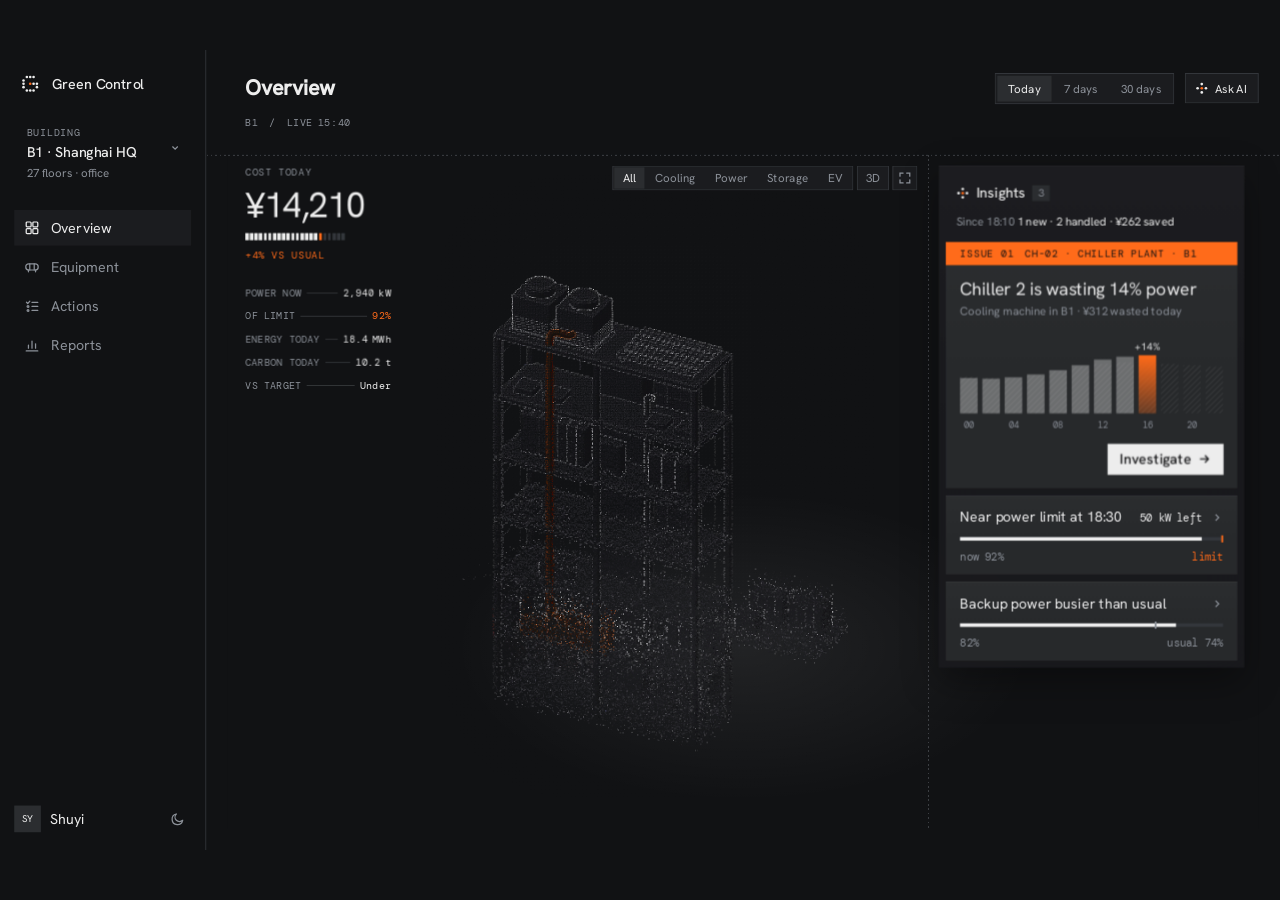
==== index.html @ e8ded632 "AI GC · Green Control prototype Co-Authored-By: Claude Opus 5.5 <noreply@anthropic.com> Claude-Sessi" ====
<!doctype html>
<html lang="en" data-gc="night">
<head>
<meta charset="utf-8">
<meta name="viewport" content="width=device-width, initial-scale=1">
<title>AI GC · Green Control</title>
<meta name="description" content="Envision Design Challenge 2026 · AI-powered Green Control. Interactive prototype. All data simulated.">
<link rel="icon" type="image/svg+xml" href="data:image/svg+xml,<svg xmlns='http://www.w3.org/2000/svg' viewBox='0 0 28 28'><rect width='28' height='28' rx='6' fill='%23111214'/><circle cx='9.6' cy='5.2' r='1.9' fill='%23EDEDED'/><circle cx='14' cy='5.2' r='1.9' fill='%23EDEDED'/><circle cx='18.4' cy='5.2' r='1.9' fill='%23EDEDED'/><circle cx='5.2' cy='9.6' r='1.9' fill='%23EDEDED'/><circle cx='5.2' cy='14' r='1.9' fill='%23EDEDED'/><circle cx='18.4' cy='14' r='1.9' fill='%23EDEDED'/><circle cx='22.8' cy='14' r='1.9' fill='%23EDEDED'/><circle cx='5.2' cy='18.4' r='1.9' fill='%23EDEDED'/><circle cx='22.8' cy='18.4' r='1.9' fill='%23EDEDED'/><circle cx='9.6' cy='22.8' r='1.9' fill='%23EDEDED'/><circle cx='14' cy='22.8' r='1.9' fill='%23EDEDED'/><circle cx='18.4' cy='22.8' r='1.9' fill='%23EDEDED'/><circle cx='14' cy='14' r='1.9' fill='%23FF6B1A'/></svg>">
<link rel="stylesheet" href="css/app.css">
<script type="importmap">{ "imports": { "three": "./js/vendor/three.module.js" } }</script>
</head>
<body>
<div id="viewport">
<div id="app" class="s1">

  <!-- ===== navigation: expanded in S1/S3, a rail in S2 ===== -->
  <nav id="nav" class="anim" aria-label="Main">
    <div class="brand">
      <svg class="logo" viewBox="0 0 28 28" aria-hidden="true" id="logo"></svg>
      <span class="brand-text t-strong">Green Control</span>
    </div>
    <button class="bldg">
      <span class="t-label muted">Building</span>
      <span class="t-strong">B1 · Shanghai HQ</span>
      <span class="t-small muted">27 floors · office</span>
      <svg class="chev" viewBox="0 0 12 12"><path d="M3 4.5 6 7.5 9 4.5"/></svg>
    </button>
    <div class="nav-items">
      <button class="nav-item on" data-ic="grid"><svg viewBox="0 0 18 18"><rect x="2.5" y="2.5" width="5.5" height="5.5" rx="1"/><rect x="10" y="2.5" width="5.5" height="5.5" rx="1"/><rect x="2.5" y="10" width="5.5" height="5.5" rx="1"/><rect x="10" y="10" width="5.5" height="5.5" rx="1"/></svg><span class="nav-label">Overview</span></button>
      <button class="nav-item" id="nav-eq" data-ic="eq"><svg viewBox="0 0 18 18"><rect x="2" y="5.5" width="14" height="7" rx="3.5"/><path class="fan" d="M6.5 5.5v7M11.5 5.5v7"/><path d="M5 12.5v2M13 12.5v2"/></svg><span class="nav-label">Equipment</span></button>
      <button class="nav-item" data-ic="list"><svg viewBox="0 0 18 18"><path class="ck" d="M2.8 4.8l1.4 1.4 2.4-2.6"/><path d="M9 5h6.5M9 9.5h6.5M9 14h6.5"/><circle cx="4.5" cy="9.5" r="1"/><circle cx="4.5" cy="14" r="1"/></svg><span class="nav-label">Actions</span><span class="badge" id="badge">1</span></button>
      <button class="nav-item" data-ic="bars"><svg viewBox="0 0 18 18"><path d="M2.5 15.5h13"/><path class="b1" d="M5 12.5V9"/><path class="b2" d="M9 12.5V4.5"/><path class="b3" d="M13 12.5V7.5"/></svg><span class="nav-label">Reports</span></button>
    </div>
    <div class="nav-foot">
      <span class="avatar">SY</span><span class="who-name t-body">Shuyi</span>
      <button id="rail" aria-label="Expand menu"><svg viewBox="0 0 18 18"><rect x="2.5" y="3" width="13" height="12" rx="1.5"/><path d="M7 3v12"/><path class="arr" d="M10.5 7.5 12 9l-1.5 1.5"/></svg></button><button id="theme" aria-label="Switch between night and day"><svg viewBox="0 0 18 18"><path d="M14.5 10.6A6 6 0 1 1 7.4 3.5a4.7 4.7 0 0 0 7.1 7.1Z"/></svg></button>
    </div>
  </nav>

  <!-- ===== headers ===== -->
  <header id="head1" class="header anim">
    <div class="head-row">
      <h1 class="t-headline">Overview</h1>
      <div class="head-tools">
        <div class="seg" id="range"><button class="on">Today</button><button>7 days</button><button>30 days</button></div>
        <div class="seg" id="zoom"><button data-z="day">Day</button><button class="on" data-z="week">Week</button><button data-z="month">Month</button></div>
        <button class="btn-ghost" id="ask"><svg class="spark" viewBox="0 0 14 14"><circle cx="7" cy="2.3" r="1.5"/><circle cx="2.3" cy="7" r="1.5"/><circle class="o" cx="7" cy="7" r="1.5"/><circle cx="11.7" cy="7" r="1.5"/><circle cx="7" cy="11.7" r="1.5"/></svg>Ask AI</button>
      </div>
    </div>
    <div class="crumbs sysline">B1<span class="sl">/</span>LIVE <span id="clock">15:40</span></div>
  </header>
  <header id="head2" class="header anim">
    <div class="head-row">
      <h1 class="t-headline">Chiller 2</h1>
      <span class="state issue t-small" id="obj-tag"><i></i><span>Issue</span></span>
    </div>
    <div class="crumbs sysline">
      <button class="crumb" id="crumb-b1" title="Back to the overview">B1</button><span class="sl">/</span><button class="crumb" id="crumb-plant" title="Whole plant, design view">Plant</button><span class="sl">/</span><span>CH-02</span>
    </div>
  </header>

  <!-- ===== the page's real axes, drawn as dashed guides, each zone numbered ===== -->
  <div id="grid" aria-hidden="true"><i class="gh t"></i><i class="gh b"></i><i class="gv v1"></i><i class="gv v2"></i><i class="gv v3"></i>
    <span class="zl z1">01&nbsp;&nbsp;Readings</span><span class="zl z2" id="zl2">02&nbsp;&nbsp;B1 · Live</span><span class="zl z3">03&nbsp;&nbsp;Insights</span><span class="fig" id="fig">Fig. 01 — B1 cutaway, iso 62°</span></div>

  <!-- ===== the stage: one 3D canvas that moves between S1 and S2 ===== -->
  <section id="stage" class="anim" aria-label="Building B1, live 3D view. Drag to rotate, scroll to zoom.">
    <div class="dots" aria-hidden="true"></div>
    <div class="pool" aria-hidden="true"></div>
    <div id="art" class="assembling" aria-hidden="true">
      <div id="tilt">
      <img class="art-bldg" id="art-bldg" src="img/turn/bldg-night-62.webp" alt="">
      <img class="art-plant" id="art-plant" src="img/turn/plant-night-62.webp" alt="">
      <svg class="flow" id="flow" viewBox="0 0 1160 758"><path class="fl hot" d="M364 520 L364 206 L384 200"/><path class="fl hot" d="M334 536 L430 536"/></svg>
      <svg class="flow2" id="flow2" viewBox="0 0 1160 758"><defs><radialGradient id="glow"><stop offset="0" stop-color="#ff6b1a" stop-opacity=".55"/><stop offset="1" stop-color="#ff6b1a" stop-opacity="0"/></radialGradient></defs><ellipse class="glow" cx="384" cy="367" rx="190" ry="60" transform="rotate(17 384 367)" fill="url(#glow)"/><path class="fl hot" d="M559 412 L559 262"/></svg>
      <svg class="leaders" id="leaders" viewBox="0 0 1160 758"></svg>
      <div id="art-labels"></div>
      </div>
    </div>
    <canvas id="gl"></canvas>
    <div id="overlay"></div>
    <div class="tip" id="tip"></div>
    <div class="stage-top">
      <span class="live t-label" id="live-label">Building B1 · live</span>
      <div class="stage-tools">
        <div class="seg" id="filter"><button class="on" data-f="all">All</button><button data-f="cooling">Cooling</button><button data-f="power">Power</button><button data-f="storage">Storage</button><button data-f="ev">EV</button></div>
        <button class="seg-btn t-small" id="mode3d" aria-pressed="false">3D</button>
        <button class="icon-btn" id="full" aria-label="Full view"><svg viewBox="0 0 14 14"><path class="out" d="M1.5 5V1.5H5M9 1.5h3.5V5M12.5 9v3.5H9M5 12.5H1.5V9"/><path class="in" d="M5 1.5V5H1.5M12.5 5H9V1.5M9 12.5V9h3.5M1.5 9H5v3.5"/></svg></button>
      </div>
    </div>

    <!-- readings sit on the drawing, like a figure's readout -->
    <div id="readings">
      <div class="reading big"><span class="lab">Cost today</span><span class="t-num" data-v="cost">¥14,210</span><span class="segbar" id="cost-bar"></span><span class="lab accent" id="cost-cap">+4% vs usual</span></div>
      <div class="spec">
        <div class="sr"><span>Power now</span><i></i><span><span data-v="power">2,940</span> kW</span></div>
        <div class="sr"><span>Of limit</span><i></i><span class="accent" id="limit-v">92%</span></div>
        <div class="sr"><span>Energy today</span><i></i><span><span data-v="energy">18.4</span> MWh</span></div>
        <div class="sr"><span>Carbon today</span><i></i><span><span data-v="carbon">10.2</span> t</span></div>
        <div class="sr"><span>Vs target</span><i></i><span>Under</span></div>
      </div>
    </div>
    <div id="evidence"></div>
    <div id="zoomchip" class="t-small"><span id="zoom-pct">100%</span><button id="zoom-reset" class="link">Reset</button></div>
  </section>

  <!-- ===== AI: the insights list (S1/S3) grows into the chat panel (S2) ===== -->
  <aside id="ai" class="anim glass">
    <div class="view" id="insights"></div>
    <div class="view" id="chat">
      <div class="chat-head">
        <svg class="spark" viewBox="0 0 14 14"><circle cx="7" cy="2.3" r="1.5"/><circle cx="2.3" cy="7" r="1.5"/><circle class="o" cx="7" cy="7" r="1.5"/><circle cx="11.7" cy="7" r="1.5"/><circle cx="7" cy="11.7" r="1.5"/></svg>
        <span class="t-strong">Green Control</span>
        <button class="x" id="close" aria-label="Close and go back to the overview"><svg viewBox="0 0 18 18"><path d="M4.5 4.5l9 9M13.5 4.5l-9 9"/></svg></button>
      </div>
      <div id="thread" aria-live="polite"></div>
      <form class="composer" id="composer"><input id="q" placeholder="Ask about Chiller 2…" autocomplete="off"><button class="send" aria-label="Send"><svg viewBox="0 0 14 14"><path d="M7 11.5v-9M3 6.5l4-4 4 4"/></svg></button></form>
    </div>
  </aside>

  <!-- ===== actions: what was done, is running and is planned, on one time axis ===== -->
  <section id="actions" aria-label="Actions">
    <div class="ac-sum"><span class="ac-big"><span id="ac-count">¥0</span><span id="ac-saved"></span></span><button class="btn-ghost" id="ac-results">Review results <svg viewBox="0 0 14 14"><path d="M2.5 7h9M8 3.5 11.5 7 8 10.5"/></svg></button></div>
    <div class="ac-mini" id="ac-mini"></div>
    <div class="ac-table"><div class="ac-head" id="ac-head"></div><div class="ac-body" id="ac-body"></div></div>
    <div class="ac-tip" id="ac-tip"></div>
  </section>

  <div id="toast" class="glass" role="status"><svg viewBox="0 0 14 14"><path d="M3 7.3l2.6 2.6L11 4.4"/></svg><span id="toast-text">Plan applied</span><i class="div"></i><button id="toast-undo" class="link">Undo</button></div>
</div>
</div>
<script type="module" src="js/main.js"></script>
</body>
</html>
---- css/app.css ----
/* AI GC · Green Control — web prototype (v5)
   Tokens mirror the Figma variables. Night: black, white, grey, one orange.
   Day: paper white, grey, one bright blue (links, selection, the problem). */

@font-face { font-family: "Hanken Grotesk"; font-weight: 300; font-display: swap; src: url("../fonts/hanken-grotesk-latin-300-normal.woff2") format("woff2"); }
@font-face { font-family: "Hanken Grotesk"; font-weight: 400; font-display: swap; src: url("../fonts/hanken-grotesk-latin-400-normal.woff2") format("woff2"); }
@font-face { font-family: "Hanken Grotesk"; font-weight: 500; font-display: swap; src: url("../fonts/hanken-grotesk-latin-500-normal.woff2") format("woff2"); }
@font-face { font-family: "DM Mono"; font-weight: 400; font-display: swap; src: url("../fonts/dm-mono-latin-400-normal.woff2") format("woff2"); }

:root,
:root[data-gc="night"] {
  --bg-page: #111214;
  --bg-surface: #1b1c1f;
  --bg-raised: #2b2d30;
  --bg-chip: #292a2e;
  --line: #33363b;
  --text: #ededed;
  --muted: #8c9199;
  --accent: #ff6b1a;
  --on-accent: #121214;
  --link: var(--text);
  --sel-bg: var(--bg-raised);
  --sel-fg: var(--text);
  --cta-bg: var(--text);
  --cta-fg: #121214;
  --nav-on-bg: var(--bg-surface);
  --nav-on-fg: var(--text);
  --badge-bg: var(--text);
  --dot: rgba(255, 255, 255, 0.22);
  --pool: rgba(255, 255, 255, 0.07);
  --glass: rgba(27, 28, 31, 0.78);
  --glass-raised: rgba(43, 45, 48, 0.85);
  --sheen: rgba(255, 255, 255, 0.02);
  --edge-hi: rgba(255, 255, 255, 0.035);
  --drop: 0 16px 40px rgba(0, 0, 0, 0.35);
  --drop-sm: 0 10px 28px rgba(0, 0, 0, 0.3);
  color-scheme: dark;
}
:root[data-gc="day"] {
  --bg-page: #f1f1ef;
  --bg-surface: #fbfbfa;
  --bg-raised: #ececea;
  --bg-chip: #e4e4e1;
  --line: #dcdcd8;
  --text: #111111;
  --muted: #6e6e69;
  --accent: #1f4fff;
  --on-accent: #ffffff;
  --link: var(--accent);
  --sel-bg: var(--accent);
  --sel-fg: #ffffff;
  --cta-bg: var(--accent);
  --cta-fg: #ffffff;
  --nav-on-bg: #e6ecff;
  --nav-on-fg: var(--accent);
  --badge-bg: var(--accent);
  --dot: rgba(17, 24, 44, 0.32);
  --pool: rgba(26, 36, 64, 0.06);
  --glass: rgba(251, 251, 250, 0.82);
  --glass-raised: rgba(236, 236, 233, 0.92);
  --sheen: rgba(255, 255, 255, 0.25);
  --edge-hi: rgba(255, 255, 255, 0.5);
  --drop: 0 16px 40px rgba(17, 20, 30, 0.08);
  --drop-sm: 0 10px 28px rgba(17, 20, 30, 0.07);
  color-scheme: light;
}

* { box-sizing: border-box; }
html, body { margin: 0; height: 100%; background: var(--bg-page); color: var(--text); overflow: hidden; }
body { font-family: "Hanken Grotesk", system-ui, sans-serif; -webkit-font-smoothing: antialiased; }
button { font: inherit; color: inherit; background: none; border: 0; padding: 0; cursor: pointer; }
button:focus-visible, input:focus-visible { outline: 1.5px solid var(--text); outline-offset: 2px; }
h1, h3 { margin: 0; font-weight: inherit; }

/* type scale (Figma text styles) */
.t-headline { font-weight: 400; font-size: 20px; line-height: 26px; letter-spacing: -0.01em; }
.t-body { font-weight: 400; font-size: 16px; line-height: 25px; letter-spacing: -0.005em; }
.t-strong { font-weight: 500; font-size: 16px; line-height: 25px; letter-spacing: -0.005em; }
.t-small { font-weight: 400; font-size: 13px; line-height: 19px; }
.t-num { font-weight: 300; font-size: 34px; line-height: 38px; letter-spacing: -0.02em; font-variant-numeric: tabular-nums; }
.t-label { font-family: "DM Mono", ui-monospace, monospace; font-size: 11px; line-height: 14px; letter-spacing: 0.05em; text-transform: uppercase; }
.t-data { font-family: "DM Mono", ui-monospace, monospace; font-size: 12px; line-height: 16px; }
.muted { color: var(--muted); }
.accent { color: var(--accent); }

/* surfaces: flat, square, with a faint top highlight; floating ones are frosted */
.glass { background: linear-gradient(var(--sheen), transparent 60%), var(--glass); -webkit-backdrop-filter: blur(24px); backdrop-filter: blur(24px); box-shadow: inset 0 1px 0 var(--edge-hi), var(--drop); }
.block { background: linear-gradient(var(--sheen), transparent 60%), var(--glass-raised); box-shadow: inset 0 1px 0 var(--edge-hi); }

/* links: a small glyph and an underlined name (an object reference) */
.link { display: inline-flex; align-items: center; gap: 6px; color: var(--link); text-decoration: underline; text-underline-offset: 3px; text-decoration-thickness: 1px; cursor: pointer; }
.link .g { width: 6px; height: 6px; border-radius: 99px; background: var(--link); flex: none; }
.link .g.sq { border-radius: 0; }
.state { display: inline-flex; align-items: center; gap: 6px; color: var(--muted); }
.state i { width: 7px; height: 7px; background: currentColor; }
.state.issue { color: var(--accent); }

/* ---------- fixed 1440×900 artboard, scaled to the window ---------- */
#viewport { position: fixed; inset: 0; display: grid; place-items: center; background: var(--bg-page); }
#app { position: absolute; left: 50%; top: 50%; width: 1440px; height: 900px; transform-origin: 50% 50%; background: var(--bg-page); overflow: hidden; }
.anim { transition-property: left, top, width, height, opacity, transform; transition-duration: 520ms; transition-timing-function: cubic-bezier(0.2, 0, 0, 1); }
@media (prefers-reduced-motion: reduce) { .anim, .anim * { transition-duration: 1ms !important; } }

/* ---------- navigation ---------- */
#nav { position: absolute; left: 0; top: 0; bottom: 0; width: 232px; border-right: 1px solid var(--line); background: var(--bg-page); display: flex; flex-direction: column; padding: 20px 16px; overflow: hidden; z-index: 5; }
#app.s2 #nav { width: 64px; padding: 20px 12px; }
.brand { display: flex; align-items: center; gap: 12px; height: 36px; padding-left: 6px; }
.brand-text, .nav-label, .who-name { white-space: nowrap; transition: opacity 220ms; }
#app.s2 .brand-text, #app.s2 .nav-label, #app.s2 .bldg, #app.s2 .who-name { opacity: 0; pointer-events: none; }
.logo { width: 24px; height: 24px; flex: none; }
.logo circle { fill: var(--text); }
.logo circle.o { fill: var(--accent); }
.logo circle.off { fill: transparent; }
.bldg { position: relative; margin-top: 18px; padding: 12px 14px; display: grid; gap: 2px; text-align: left; white-space: nowrap; transition: opacity 220ms; }
.bldg .chev { position: absolute; right: 12px; top: 30px; width: 12px; height: 12px; stroke: var(--muted); fill: none; stroke-width: 1.4; }
.nav-items { margin-top: 20px; display: grid; gap: 4px; }
.nav-item { position: relative; display: flex; align-items: center; gap: 12px; height: 40px; padding: 0 11px; color: var(--muted); white-space: nowrap; text-align: left; }
.nav-item svg { width: 18px; height: 18px; flex: none; stroke: currentColor; fill: none; stroke-width: 1.4; stroke-linecap: round; stroke-linejoin: round; }
.nav-item.on { background: var(--nav-on-bg); color: var(--nav-on-fg); }
.nav-item:hover { color: var(--text); }
.nav-label { flex: 1; }
.badge { min-width: 18px; height: 18px; padding: 0 5px; background: var(--badge-bg); color: var(--on-accent); font-size: 11px; display: grid; place-items: center; transform: scale(0); transition: transform 360ms cubic-bezier(0.34, 1.56, 0.64, 1); }
.badge.show { transform: scale(1); }
#app.s2 .badge { position: absolute; left: 26px; top: 4px; }
#app.s2 .badge.show { transform: scale(0.85); }
.nav-foot { margin-top: auto; display: flex; align-items: center; gap: 10px; white-space: nowrap; }
.avatar { width: 30px; height: 30px; background: var(--bg-raised); display: grid; place-items: center; font-size: 11px; flex: none; }
.who-name { flex: 1; }
#theme { width: 30px; height: 30px; display: grid; place-items: center; color: var(--muted); flex: none; }
#theme:hover { color: var(--text); }
#theme svg { width: 18px; height: 18px; stroke: currentColor; fill: none; stroke-width: 1.4; stroke-linecap: round; stroke-linejoin: round; }
#app.s2 .nav-foot { flex-direction: column-reverse; gap: 8px; }

/* ---------- headers ---------- */
.header { position: absolute; top: 24px; height: 84px; }
#head1 { left: 276px; width: 1140px; }
#head2 { left: 108px; width: 908px; opacity: 0; pointer-events: none; }
#app.s2 #head1 { opacity: 0; pointer-events: none; }
#app.s2 #head2 { opacity: 1; pointer-events: auto; }
.head-row { display: flex; align-items: center; gap: 12px; height: 38px; }
.head-tools { margin-left: auto; display: flex; gap: 12px; align-items: center; }
.seg { display: flex; padding: 3px; gap: 2px; background: var(--bg-surface); box-shadow: inset 0 0 0 1px var(--line); }
.seg button { padding: 6px 12px; font-size: 13px; color: var(--muted); }
.stage-tools .seg { padding: 2px; } .stage-tools .seg button { padding: 3px 10px; line-height: 18px; }
.seg button.on { background: var(--sel-bg); color: var(--sel-fg); }
.btn-ghost { display: inline-flex; align-items: center; gap: 8px; height: 34px; padding: 0 14px 0 12px; background: var(--bg-surface); box-shadow: inset 0 0 0 1px var(--line); font-size: 13px; }
.btn-ghost:hover { background: var(--bg-raised); }
.crumbs { margin-top: 10px; display: flex; align-items: center; gap: 8px; height: 22px; }

/* ---------- stage ---------- */
#stage { position: absolute; left: 256px; top: 118px; width: 1160px; height: 758px; background: var(--bg-page); }
#app.s2 #stage { left: 88px; width: 928px; }
/* fine dots behind the drawing, fading toward the edges */
.dots { position: absolute; inset: 0; background-image: radial-gradient(var(--dot) 0.55px, transparent 0.75px); background-size: 4.2px 4.2px; -webkit-mask-image: radial-gradient(ellipse 60% 62% at 50% 50%, #000 45%, transparent 100%); mask-image: radial-gradient(ellipse 60% 62% at 50% 50%, #000 45%, transparent 100%); pointer-events: none; }
.pool { position: absolute; left: 22%; top: 50%; width: 56%; height: 46%; background: radial-gradient(closest-side, var(--pool), transparent); pointer-events: none; transition: left 520ms, top 520ms; }
#app.s2 .pool { left: 16%; top: 30%; width: 70%; height: 56%; }
#gl { position: absolute; inset: 0; width: 100%; height: 100%; display: block; cursor: grab; }
#gl:active { cursor: grabbing; }
.stage-top { position: absolute; left: 20px; right: 16px; top: 14px; height: 32px; display: flex; align-items: center; pointer-events: none; z-index: 3; }
.stage-top > * { pointer-events: auto; }
.live { display: inline-flex; align-items: center; gap: 8px; }
.live::before { content: ""; width: 6px; height: 6px; border-radius: 99px; background: var(--text); }
.stage-tools { position: absolute; right: 392px; top: 0; display: flex; gap: 8px; align-items: center; transition: opacity 300ms; }
#app.s2 .stage-tools { opacity: 0; pointer-events: none; }
.icon-btn { width: 28px; height: 28px; display: grid; place-items: center; background: var(--bg-surface); box-shadow: inset 0 0 0 1px var(--line); }
.icon-btn svg { width: 14px; height: 14px; stroke: var(--muted); fill: none; stroke-width: 1.4; stroke-linecap: round; }

#readings { position: absolute; left: 20px; top: 72px; display: grid; gap: 36px; z-index: 3; transition: opacity 300ms; }
#app.s2 #readings { opacity: 0; pointer-events: none; }
.reading { display: grid; gap: 4px; justify-items: start; }
.reading .val { display: flex; align-items: baseline; gap: 6px; }
.reading .unit { font-size: 16px; color: var(--muted); }
.segbar { display: flex; gap: 1.5px; width: 112px; height: 8px; margin: 2px 0; }
.segbar i { flex: 1; background: var(--line); }
.segbar i.on { background: var(--text); }
.segbar i.hot { background: var(--accent); }
.readout { position: absolute; left: 20px; bottom: 14px; z-index: 3; transition: opacity 300ms; }
.scale { position: absolute; right: 576px; bottom: 14px; display: flex; align-items: flex-end; gap: 6px; z-index: 3; transition: opacity 300ms; }
.scale i { position: relative; width: 96px; height: 7px; border-bottom: 1px solid var(--muted); }
.scale i::before, .scale i::after { content: ""; position: absolute; bottom: -1px; width: 1px; height: 7px; background: var(--muted); left: 0; }
.scale i::after { left: auto; right: 0; }
#app.s2 .readout, #app.s2 .scale { opacity: 0; }

/* labels projected from the 3D scene */
#overlay { position: absolute; inset: 0; pointer-events: none; z-index: 2; }
.pin { position: absolute; left: 0; top: 0; display: flex; align-items: center; will-change: transform; transition: opacity 300ms; }
.pin .stem { width: 34px; height: 1px; background: var(--muted); opacity: 0.6; }
.pin .ring { position: absolute; left: -6px; top: -6px; width: 12px; height: 12px; border-radius: 99px; border: 1px solid var(--text); }
.pin .core { position: absolute; left: -3px; top: -3px; width: 6px; height: 6px; border-radius: 99px; background: var(--text); }
.pin.hot .core { background: var(--accent); }
.pin.hot .ring { border-color: var(--accent); animation: ping 2s ease-out infinite; }
@keyframes ping { 0% { transform: scale(0.7); opacity: 1; } 100% { transform: scale(2.2); opacity: 0; } }
.pin .lab { display: flex; gap: 8px; align-items: center; padding: 0 8px; white-space: nowrap; font-family: "DM Mono", monospace; font-size: 12px; }
.pin .lab .k { letter-spacing: 0.04em; text-transform: uppercase; }
.pin .lab .v { color: var(--muted); }
.pin.hot .lab .v { color: var(--accent); }
.floor { position: absolute; left: 0; top: 0; display: flex; align-items: center; gap: 8px; font-family: "DM Mono", monospace; font-size: 11px; letter-spacing: 0.05em; color: var(--muted); white-space: nowrap; transition: opacity 300ms; }
.floor::after { content: ""; width: 14px; height: 1px; background: var(--muted); opacity: 0.5; }
.floor.on { color: var(--text); }
.mark { position: absolute; left: 0; top: 0; opacity: 0; transition: opacity 400ms; }
.mark.show { opacity: 1; }
.num { width: 18px; height: 18px; background: var(--badge-bg); color: var(--on-accent); font-family: "DM Mono", monospace; font-size: 11px; display: grid; place-items: center; flex: none; }
.num.o { background: transparent; box-shadow: inset 0 0 0 1px var(--muted); color: var(--text); }
:root[data-gc="night"] .num:not(.o) { background: var(--text); color: #121214; }
.tip { position: absolute; left: 0; top: 0; pointer-events: none; opacity: 0; transition: opacity 160ms; z-index: 4; padding: 6px 10px; }
.tip.show { opacity: 1; }

/* ---------- evidence graph (S2) ---------- */
#evidence { position: absolute; left: 16px; right: 16px; bottom: 16px; height: 186px; z-index: 3; pointer-events: none; }
#app.s1 #evidence { opacity: 0; }
.ev { position: absolute; bottom: 0; width: 232px; height: 150px; padding: 14px 16px; pointer-events: auto; opacity: 0; transform: translateY(12px); transition: opacity 420ms, transform 420ms cubic-bezier(0.2, 0, 0, 1); }
.ev.show, .pill.show { opacity: 1; transform: none; }
.ev .h { display: flex; align-items: center; gap: 10px; }
.ev .val { margin-top: 12px; display: flex; align-items: baseline; gap: 6px; }
.ev .unit { font-size: 15px; color: var(--muted); }
.ev .bar { position: relative; margin-top: 10px; height: 10px; }
.ev .bar i { position: absolute; top: 3px; height: 4px; }
.ev .bar .tr { left: 0; right: 0; background: var(--line); }
.ev .bar .nm { left: 0; background: var(--muted); }
.ev .bar .ex { background: var(--accent); }
.ev .bar .tk { top: 0; width: 2px; height: 10px; background: var(--text); }
.ev .cap { margin-top: 8px; }
.pill { position: absolute; bottom: 158px; height: 20px; padding: 0 8px; background: var(--bg-chip); display: flex; align-items: center; opacity: 0; transform: translateY(12px); transition: opacity 420ms, transform 420ms cubic-bezier(0.2, 0, 0, 1); }
.edge { position: absolute; bottom: 70px; height: 9px; }
.edge .ln { position: absolute; left: 7px; top: 4px; height: 0; width: 0; border-top: 1px dashed var(--edge-ink, var(--muted)); transition: width 520ms cubic-bezier(0.2, 0, 0, 1); }
.edge .p { position: absolute; top: 2.5px; width: 4px; height: 4px; background: var(--edge-ink, var(--muted)); opacity: 0; transition: opacity 300ms; }
.edge .p.a { left: 0; } .edge .p.b { right: 0; transition-delay: 420ms; }
.edge.on .ln { width: calc(100% - 14px); }
.edge.on .p { opacity: 1; }
:root[data-gc="day"] .edge { --edge-ink: var(--accent); }

/* ---------- AI insights panel → chat panel (one element) ---------- */
#ai { position: absolute; left: 1056px; top: 134px; width: 344px; height: var(--ai-h, 560px); overflow: hidden; z-index: 6; }
#app.s2 #ai { left: 1040px; top: 0; width: 400px; height: 900px; box-shadow: inset 1px 0 0 var(--line); background: var(--bg-page); -webkit-backdrop-filter: none; backdrop-filter: none; }
.view { position: absolute; inset: 0; transition: opacity 280ms; }
#insights { padding: 8px; display: flex; flex-direction: column; gap: 8px; }
#chat { opacity: 0; pointer-events: none; display: flex; flex-direction: column; }
#app.s2 #insights { opacity: 0; pointer-events: none; }
#app.s2 #chat { opacity: 1; pointer-events: auto; transition-delay: 220ms; }
.ins-head { display: flex; align-items: center; gap: 8px; padding: 10px 12px 2px; }
.ins-head .count { min-width: 20px; height: 18px; padding: 0 5px; background: var(--bg-raised); display: grid; place-items: center; font-size: 12px; color: var(--muted); }
.brief { padding: 0 12px 6px; }
.brief b { font-weight: 400; color: var(--text); }
.spark { width: 14px; height: 14px; flex: none; }
.spark circle { fill: var(--text); }
.spark circle.o { fill: var(--accent); }
.card { padding: 16px; }
.card-head { display: flex; align-items: center; gap: 10px; }
.card h3 { margin-top: 12px; }
.card .sub { margin-top: 2px; }
.chart { margin-top: 14px; width: 100%; height: 118px; display: block; overflow: visible; }
.chart text { font-family: "DM Mono", monospace; font-size: 11px; fill: var(--muted); }
.card-foot { margin-top: 8px; display: flex; justify-content: flex-end; }
.cta { display: inline-flex; align-items: center; gap: 8px; height: 34px; padding: 0 14px; background: var(--cta-bg); color: var(--cta-fg); font-weight: 500; transition: transform 120ms; }
.cta:active { transform: scale(0.96); }
.cta svg { width: 14px; height: 14px; stroke: currentColor; fill: none; stroke-width: 1.5; stroke-linecap: round; stroke-linejoin: round; }
.row { padding: 12px 16px; display: grid; gap: 8px; }
.row-top { display: flex; align-items: center; gap: 10px; }
.row-top .end { margin-left: auto; display: flex; gap: 10px; align-items: center; }
.row-top .chev { width: 14px; height: 14px; stroke: var(--muted); fill: none; stroke-width: 1.4; }
.rbar { position: relative; height: 8px; }
.rbar i { position: absolute; top: 2px; height: 4px; }
.rbar .tr { left: 0; right: 0; background: var(--line); }
.rbar .so { left: 0; background: var(--text); }
.rbar .tk { top: 0; width: 2px; height: 8px; background: var(--muted); }
.rbar .tk.hot { background: var(--accent); }
.legend { display: flex; justify-content: space-between; }

/* chat */
.chat-head { height: 57px; flex: none; display: flex; align-items: center; gap: 10px; padding: 0 20px; }
.chat-head .x { margin-left: auto; width: 18px; height: 18px; color: var(--muted); }
.x svg { width: 18px; height: 18px; stroke: currentColor; fill: none; stroke-width: 1.4; stroke-linecap: round; }
#thread { flex: 1; overflow-y: auto; overscroll-behavior: contain; padding: 8px 20px 20px; display: flex; flex-direction: column; gap: 14px; scrollbar-width: none; }
.ctx { display: flex; align-items: center; gap: 10px; padding: 10px 12px; }
.me { align-self: flex-end; padding: 8px 12px; background: var(--bg-raised); font-size: 13px; animation: rise 360ms cubic-bezier(0.2, 0, 0, 1); }
@keyframes rise { from { opacity: 0; transform: translateY(8px); } }
.typing { display: flex; gap: 5px; padding: 6px 0; }
.typing i { width: 6px; height: 6px; border-radius: 99px; background: var(--muted); animation: dot 1s ease-in-out infinite; }
.typing i:nth-child(2) { animation-delay: 0.15s; } .typing i:nth-child(3) { animation-delay: 0.3s; }
@keyframes dot { 50% { opacity: 0.3; transform: translateY(-2px); } }
.say { animation: rise 360ms cubic-bezier(0.2, 0, 0, 1); }
.chips { display: flex; flex-wrap: wrap; gap: 6px; }
.echip { display: inline-flex; align-items: center; gap: 6px; height: 28px; padding: 0 8px 0 5px; background: var(--bg-raised); font-size: 13px; opacity: 0; transform: translateY(6px); transition: opacity 360ms, transform 360ms; }
.echip.show { opacity: 1; transform: none; }
.echip .num { width: 16px; height: 16px; font-size: 10px; }
.plan-wrap { display: grid; gap: 8px; padding-top: 12px; animation: rise 420ms cubic-bezier(0.2, 0, 0, 1); }
.plan { padding: 6px 14px 14px; }
.step { display: flex; gap: 12px; padding: 12px 0; }
.step + .step { border-top: 1px solid var(--line); }
.step .col { flex: 1; display: grid; gap: 4px; justify-items: start; }
.step .top { display: flex; align-items: center; gap: 8px; width: 100%; }
.step .top .end { margin-left: auto; }
.btn-apply { width: 100%; height: 36px; margin-top: 6px; background: var(--cta-bg); color: var(--cta-fg); font-weight: 500; transition: transform 120ms; }
.btn-apply:active { transform: scale(0.96); }
.undo-note { margin-top: 8px; text-align: center; }
.pills { display: flex; gap: 8px; }
.pbtn { height: 32px; padding: 0 12px; box-shadow: inset 0 0 0 1px var(--line); font-size: 13px; }
.pbtn.primary { background: var(--cta-bg); color: var(--cta-fg); box-shadow: none; }
.composer { flex: none; margin: 0 16px 16px; height: 44px; box-shadow: inset 0 0 0 1px var(--line); display: flex; align-items: center; padding: 0 8px 0 14px; gap: 8px; }
.composer input { flex: 1; min-width: 0; background: none; border: 0; outline: none; color: var(--text); font: inherit; font-size: 13px; }
.composer input::placeholder { color: var(--muted); }
.send { width: 28px; height: 28px; background: var(--bg-raised); display: grid; place-items: center; }
.send svg { width: 14px; height: 14px; stroke: var(--text); fill: none; stroke-width: 1.5; stroke-linecap: round; stroke-linejoin: round; }

/* toast: short, frosted, centred over the content */
#toast { position: absolute; left: 836px; top: 26px; z-index: 9; transform: translate(-50%, -12px); opacity: 0; pointer-events: none; display: flex; align-items: center; gap: 12px; padding: 9px 14px 9px 12px; font-size: 13px; transition: opacity 300ms, transform 360ms cubic-bezier(0.2, 0, 0, 1); }
#toast.show { opacity: 1; transform: translate(-50%, 0); pointer-events: auto; }
#toast svg { width: 14px; height: 14px; stroke: var(--text); fill: none; stroke-width: 1.5; stroke-linecap: round; stroke-linejoin: round; }
#toast .div { width: 1px; height: 14px; background: var(--line); }
#toast .link { color: var(--muted); }
:root[data-gc="day"] #toast .link { color: var(--accent); }

/* ---------- the illustration (default view, 1:1 with the design) ---------- */
#art { position: absolute; inset: 0; z-index: 1; pointer-events: none; }
#art img { position: absolute; display: block; transition: opacity 520ms, transform 900ms cubic-bezier(0.2, 0, 0, 1), filter 600ms; }
/* turn frames carry a margin so the figure can swing; the figure itself sits where the design puts it */
.art-bldg { left: 83.36px; top: 66.18px; width: 665.28px; height: 736.56px; transform-origin: 263.64px 473.82px; }
.art-plant { left: 58.67px; top: 36.67px; width: 810.67px; height: 570px; opacity: 0; transform: scale(0.94); }
#app.s2 .art-bldg { opacity: 0; transform: scale(2.4); }
#app.s2 .art-plant { opacity: 1; transform: none; transition-delay: 260ms; }
#app.fixed .art-bldg { filter: grayscale(1); }
#art svg { position: absolute; left: 0; top: 0; width: 1160px; height: 758px; overflow: visible; transition: opacity 300ms; }
#app.s2 #flow, #app.s2 #leaders, #app.s2 #art-labels > .alab, #app.s2 #art-labels > .afloor, #app.s2 #art-labels > .adot { opacity: 0; pointer-events: none; }
.fl { fill: none; stroke: var(--accent); stroke-width: 2; stroke-linecap: round; stroke-dasharray: 2 10; animation: flow 1.4s linear infinite; opacity: 0.9; }
#app.fixed .fl { stroke: var(--muted); animation-duration: 2.6s; }
#app.applied .fl { animation-duration: 2.4s; }
@keyframes flow { to { stroke-dashoffset: -24; } }
@media (prefers-reduced-motion: reduce) { .fl { animation: none; } }
#leaders line { stroke: var(--muted); stroke-width: 1; opacity: 0.7; }
#art-labels > * { position: absolute; transition: opacity 300ms; }
/* labels are small frosted tags, so the drawing behind never fights the text */
.alab { display: flex; gap: 8px; align-items: center; height: 24px; padding: 0 8px; font-family: "DM Mono", monospace; font-size: 12px; white-space: nowrap; pointer-events: auto; background: var(--glass); -webkit-backdrop-filter: blur(10px); backdrop-filter: blur(10px); box-shadow: inset 0 0 0 1px var(--line), var(--drop-sm); transition: opacity 300ms, transform 200ms var(--ease, ease); }
.alab.hot { box-shadow: inset 0 0 0 1px color-mix(in srgb, var(--accent) 45%, transparent), var(--drop-sm); }
.alab.hot:hover { transform: translateY(-1px); }
.alab .k { text-transform: uppercase; letter-spacing: 0.04em; }
.alab .v { color: var(--muted); }
.alab.hot .v { color: var(--accent); }
.adot { width: 9px; height: 9px; border-radius: 99px; background: var(--text); transform: translate(-50%, -50%); }
.adot.hot { width: 12px; height: 12px; background: var(--accent); }
.adot.hot::after { content: ""; position: absolute; left: -8px; top: -8px; width: 28px; height: 28px; border-radius: 99px; box-shadow: inset 0 0 0 1px var(--text); }
/* the one problem calls for attention: a heartbeat on arrival, then a slow ripple until it is handled */
.adot.hot { animation: beat 2.6s 1.2s var(--ease, ease) infinite; }
.adot.hot::before { content: ""; position: absolute; inset: 0; border-radius: 99px; background: var(--accent); animation: ripple 2.6s 1.2s ease-out infinite; opacity: 0; }
@keyframes beat { 0%, 36%, 100% { transform: translate(-50%, -50%) scale(1); } 9% { transform: translate(-50%, -50%) scale(1.5); } 18% { transform: translate(-50%, -50%) scale(0.92); } 27% { transform: translate(-50%, -50%) scale(1.25); } }
@keyframes ripple { 0% { transform: scale(1); opacity: 0.6; } 60%, 100% { transform: scale(4.2); opacity: 0; } }
#app.fixed .adot.hot, #app.fixed .adot.hot::before { animation: none; }
@media (prefers-reduced-motion: reduce) { .adot.hot, .adot.hot::before { animation: none; } }
#app.fixed .adot.hot { background: var(--text); } #app.fixed .alab.hot .v { color: var(--muted); }
.afloor { font-family: "DM Mono", monospace; font-size: 11px; letter-spacing: 0.05em; color: var(--muted); display: flex; align-items: center; gap: 8px; transform: translateX(-100%); }
.afloor::after { content: ""; width: 14px; height: 1px; background: var(--muted); opacity: 0.6; }
.afloor.on { color: var(--text); }
.amark { width: 18px; height: 18px; opacity: 0; transition: opacity 400ms; }
.amark.show { opacity: 1; }
.dimmed { opacity: 0.25 !important; }
/* 3D is optional */
#gl, #overlay { opacity: 0; pointer-events: none; transition: opacity 400ms; }
#app.mode3d #gl, #app.mode3d #overlay { opacity: 1; pointer-events: auto; }
#app.mode3d #overlay { pointer-events: none; }
#app.mode3d #art { opacity: 0; }
#art { transition: opacity 400ms; }
.seg-btn { height: 28px; padding: 0 10px; background: var(--bg-surface); box-shadow: inset 0 0 0 1px var(--line); color: var(--muted); }
.seg-btn[aria-pressed="true"] { background: var(--sel-bg); color: var(--sel-fg); }

/* =================== motion =================== */
:root { --ease: cubic-bezier(0.2, 0, 0, 1); --spring: cubic-bezier(0.34, 1.56, 0.64, 1); }
.rise { animation: riseIn 640ms var(--ease) both; animation-delay: var(--d, 0ms); }
@keyframes riseIn { from { opacity: 0; transform: translateY(10px); filter: blur(3px); } }
.grow { transform-box: fill-box; transform-origin: 50% 100%; animation: grow 700ms var(--ease) both; animation-delay: calc(var(--d, 0ms) + 350ms); }
@keyframes grow { from { transform: scaleY(0); } }
.pop { animation: popIn 400ms var(--spring) both; animation-delay: 1100ms; }
@keyframes popIn { from { opacity: 0; transform: translateY(4px); } }

/* segmented controls: a sliding selection */
.seg.sliding { position: relative; }
.seg.sliding .ind { position: absolute; top: 2px; bottom: 2px; left: 0; width: 0; background: var(--sel-bg); transition: left 380ms var(--ease), width 380ms var(--ease); }
.stage-tools .seg.sliding .ind { top: 2px; bottom: 2px; }
#range.sliding .ind { top: 3px; bottom: 3px; }
.seg.sliding button { position: relative; z-index: 1; background: transparent !important; transition: color 240ms; }
.seg button:hover { color: var(--text); }

/* nav icons: a small move on hover */
.nav-item svg * { transition: transform 360ms var(--spring); transform-box: fill-box; transform-origin: center; }
.nav-item[data-ic="grid"]:hover rect:nth-child(1) { transform: translate(-1px, -1px); }
.nav-item[data-ic="grid"]:hover rect:nth-child(2) { transform: translate(1px, -1px) rotate(45deg) scale(.8); }
.nav-item[data-ic="grid"]:hover rect:nth-child(3) { transform: translate(-1px, 1px); }
.nav-item[data-ic="grid"]:hover rect:nth-child(4) { transform: translate(1px, 1px); }
.nav-item[data-ic="eq"]:hover .fan { animation: nudge 600ms var(--ease); }
@keyframes nudge { 50% { transform: translateX(1.5px); } }
.nav-item[data-ic="list"] .ck { stroke-dasharray: 8; stroke-dashoffset: 0; }
.nav-item[data-ic="list"]:hover .ck { animation: draw 500ms var(--ease); }
@keyframes draw { from { stroke-dashoffset: 8; } }
.nav-item[data-ic="bars"] path[class^="b"] { transform-origin: 50% 100%; }
.nav-item[data-ic="bars"]:hover .b1 { animation: bar 520ms var(--spring); }
.nav-item[data-ic="bars"]:hover .b2 { animation: bar 520ms 60ms var(--spring); }
.nav-item[data-ic="bars"]:hover .b3 { animation: bar 520ms 120ms var(--spring); }
@keyframes bar { 40% { transform: scaleY(0.4); } }
.nav-item { transition: background 200ms, color 200ms; }
#theme:hover svg { transform: rotate(-20deg); transition: transform 400ms var(--spring); }

/* buttons */
.cta svg { transition: transform 300ms var(--spring); }
.cta:hover svg { transform: translateX(3px); }
.cta, .btn-apply, .pbtn, .btn-ghost, .seg-btn, .icon-btn { transition: transform 140ms var(--ease), background 200ms, filter 200ms; }
.cta:hover, .btn-apply:hover { filter: brightness(1.08); }
.row.block { transition: transform 260ms var(--ease), background 200ms; cursor: pointer; }
.row.block:hover { transform: translateX(2px); }
.row-top .chev { transition: transform 260ms var(--ease); }
.row.block:hover .chev { transform: translateX(3px); }

/* AI thinking: the AI mark itself works */
.spark.thinking circle { transform-box: fill-box; transform-origin: center; animation: think 1.1s var(--ease) infinite; }
.spark.thinking circle:nth-child(1) { animation-delay: 0ms; }
.spark.thinking circle:nth-child(4) { animation-delay: 140ms; }
.spark.thinking circle:nth-child(5) { animation-delay: 280ms; }
.spark.thinking circle:nth-child(2) { animation-delay: 420ms; }
.spark.thinking circle.o { animation: core 1.1s ease-in-out infinite; }
@keyframes think { 0%, 100% { transform: scale(1); opacity: 1; } 35% { transform: scale(0.35); opacity: 0.35; } }
@keyframes core { 50% { transform: scale(1.5); } }
.pending { display: flex; align-items: center; gap: 8px; animation: riseIn 300ms var(--ease) both; }

/* reasoning trace */
.trace { display: grid; gap: 8px; animation: riseIn 360ms var(--ease) both; }
.trace-head { display: flex; align-items: center; gap: 8px; cursor: pointer; user-select: none; }
.trace-head .chk, .tick .chk { width: 12px; height: 12px; }
.chk path, .trace .st svg path { fill: none; stroke: currentColor; stroke-width: 1.6; stroke-linecap: round; stroke-linejoin: round; stroke-dasharray: 12; animation: draw12 420ms var(--ease) both; }
@keyframes draw12 { from { stroke-dashoffset: 12; } }
.trace-list { list-style: none; margin: 0; padding: 0 0 0 6px; border-left: 1px solid var(--line); display: grid; gap: 8px; overflow: hidden; max-height: 200px; transition: max-height 420ms var(--ease), opacity 300ms; }
.trace.closed .trace-list { max-height: 0; opacity: 0; }
.trace-list li { display: flex; gap: 8px; align-items: center; padding-left: 8px; color: var(--text); opacity: 0; transform: translateX(-6px); transition: opacity 320ms, transform 320ms var(--ease), color 300ms; }
.trace-list li.in { opacity: 1; transform: none; }
.trace-list li.done { color: var(--muted); }
.trace .st { width: 12px; height: 12px; display: grid; place-items: center; color: var(--muted); }
.trace .st svg { width: 12px; height: 12px; }
.trace .ring { width: 10px; height: 10px; border-radius: 99px; border: 1.5px solid var(--line); border-top-color: var(--accent); animation: spin 700ms linear infinite; }
@keyframes spin { to { transform: rotate(360deg); } }
.trace-list li:not(.done) .tx { background: linear-gradient(90deg, var(--muted) 0%, var(--text) 40%, var(--muted) 80%); background-size: 200% 100%; -webkit-background-clip: text; background-clip: text; color: transparent; animation: shimmer 1.4s linear infinite; }
@keyframes shimmer { from { background-position: 100% 0; } to { background-position: -100% 0; } }

/* the machine spot being looked at */
.amark.scan { animation: none; }
.amark.scan::after { content: ""; position: absolute; inset: -6px; border: 1px solid var(--accent); animation: scan 900ms var(--ease) infinite; }
@keyframes scan { from { transform: scale(0.6); opacity: 1; } to { transform: scale(1.8); opacity: 0; } }
.amark.show { animation: popIn 360ms var(--spring) both; }
/* linked highlight: a border draws itself around the card (and its mark) from one corner, clockwise */
.draw { position: absolute; inset: -4px; overflow: visible; pointer-events: none; }
.draw rect { fill: none; stroke: var(--accent); stroke-width: 1.5; stroke-dasharray: 100; stroke-dashoffset: 100; transition: stroke-dashoffset 900ms cubic-bezier(0.65, 0, 0.35, 1); }
.hl > .draw rect { stroke-dashoffset: 0; }
.ev { transition: opacity 480ms, transform 520ms var(--spring), outline-color 200ms; }

/* answers */
.say .w { display: inline-block; animation: wordIn 520ms var(--ease) both; animation-delay: calc(var(--i) * 55ms); }
@keyframes wordIn { from { opacity: 0; transform: translateY(5px); filter: blur(2px); } }
.echip { transition: opacity 360ms var(--ease), transform 420ms var(--spring); transition-delay: calc(var(--i, 0) * 90ms); cursor: default; }
.echip:hover { background: var(--bg-chip); }
.plan-wrap .step { animation: riseIn 480ms var(--ease) both; }
.plan-wrap .step:nth-child(2) { animation-delay: 120ms; }
.plan-wrap .btn-apply { animation: riseIn 480ms 240ms var(--ease) both; }
.tick { display: inline-flex; align-items: center; gap: 4px; color: var(--text); animation: popIn 360ms var(--spring) both; }
#toast { transition: opacity 300ms, transform 520ms var(--spring); }
@media (prefers-reduced-motion: reduce) { .rise, .grow, .pop, .say .w, .trace, .plan-wrap .step, .amark.show { animation: none !important; } .spark.thinking circle, .trace .ring { animation-duration: 3s; } }

/* illustration: drag to turn it, plus living details */
#art { pointer-events: auto; cursor: grab; user-select: none; -webkit-user-select: none; touch-action: pan-y; }
#art img { -webkit-user-drag: none; pointer-events: none; }
#art.turning { cursor: grabbing; }
#art.turning .alab { transition: opacity 300ms; }
#tilt { position: absolute; inset: 0; }
#flow2 { opacity: 0; }
#app.s2 #flow2 { opacity: 1; transition-delay: 600ms; }
.glow { animation: glow 2.4s ease-in-out infinite; mix-blend-mode: screen; }
:root[data-gc="day"] .glow { mix-blend-mode: multiply; }
:root[data-gc="day"] #glow stop { stop-color: #1f4fff; }
@keyframes glow { 0%, 100% { opacity: 0.25; } 50% { opacity: 0.85; } }
#app.applied .glow { animation-duration: 4s; opacity: 0.2; }

/* rolling digits: a 0–9 strip per digit, clipped to one line */
.roll { display: inline-flex; }
.roll .dg { display: inline-block; height: 38px; overflow: hidden; -webkit-mask-image: linear-gradient(transparent, #000 16%, #000 84%, transparent); mask-image: linear-gradient(transparent, #000 16%, #000 84%, transparent); }
.roll .st { display: flex; flex-direction: column; transition: transform 1000ms cubic-bezier(0.16, 1, 0.3, 1); will-change: transform; }
.roll .st > span, .roll .sy { display: block; height: 38px; line-height: 38px; }

/* hourly chart: hover a column to read it */
.card { position: relative; }
.chart .col { transition: opacity 200ms var(--ease), transform 260ms var(--spring); transform-box: fill-box; }
.chart.hovering .col { opacity: 0.3; }
.chart.hovering .col.on { opacity: 1; transform: translateY(-2px); }
.chart.hovering .col.on .act { opacity: 1 !important; }
.chart { cursor: crosshair; }
.ctip { position: absolute; z-index: 3; display: flex; flex-direction: column; gap: 2px; padding: 8px 10px; min-width: 104px; pointer-events: none; white-space: nowrap; opacity: 0; transform: translate(-50%, calc(-100% + 6px)) scale(0.96); transform-origin: 50% 100%; transition: opacity 160ms, transform 260ms var(--spring), left 220ms var(--ease), top 220ms var(--ease); }
.ctip.show { opacity: 1; transform: translate(-50%, -100%) scale(1); }
.ctip .tv { display: flex; align-items: baseline; gap: 8px; }
#app.mode3d #art, #app.mode3d #art * { pointer-events: none !important; }

/* day: the chat panel is the lighter surface, so its blocks and bubbles read as grey cards on it */
:root[data-gc="day"] #app.s2 #ai { background: var(--bg-surface); }
:root[data-gc="day"] .block { background: var(--glass-raised); box-shadow: none; }

/* rail (S2): a button opens it and the page makes room (the stage slides right and scales), nothing is covered.
   Hovering an icon in the closed rail names it. */
#rail { display: none; width: 30px; height: 30px; place-items: center; color: var(--muted); flex: none; }
#rail:hover { color: var(--text); }
#rail svg { width: 18px; height: 18px; stroke: currentColor; fill: none; stroke-width: 1.4; stroke-linecap: round; stroke-linejoin: round; }
#rail .arr { transition: transform 360ms var(--ease); transform-box: fill-box; transform-origin: center; }
#app.s2 #rail { display: grid; }
#app.s2.nav-open #rail .arr { transform: scaleX(-1); }
#app.s2.nav-open #nav { width: 232px; padding: 20px 16px; }
#app.s2.nav-open .brand-text, #app.s2.nav-open .nav-label, #app.s2.nav-open .bldg, #app.s2.nav-open .who-name { opacity: 1; pointer-events: auto; transition-delay: 160ms; }
#app.s2.nav-open .nav-foot { flex-direction: row; gap: 10px; }
#app.s2.nav-open .badge { position: static; }
#app.s2.nav-open #stage { transform: translateX(168px) scale(0.819); transform-origin: 0 50%; }
#app.s2.nav-open #head2 { left: 276px; }
#app.s2:not(.nav-open) #nav { overflow: visible; }
#app.s2:not(.nav-open) .nav-item:hover .nav-label { opacity: 1; position: absolute; left: 50px; padding: 4px 8px; background: var(--bg-raised); color: var(--text); font-size: 12px; box-shadow: var(--drop-sm); pointer-events: none; transition-delay: 300ms; }
.brand { cursor: pointer; }
.brand .logo { transition: transform 360ms var(--spring); }
.brand:hover .logo { transform: rotate(-8deg) scale(1.06); }
.nav-item:focus-visible { outline-offset: -2px; }
.crumb { color: inherit; font: inherit; text-underline-offset: 3px; transition: color 160ms; }
.crumb:hover { color: var(--text); text-decoration: underline; text-decoration-thickness: 1px; }

/* small motion pass 2 */
.segbar i { animation: segIn 360ms var(--ease) both; animation-delay: calc(500ms + var(--i, 0) * 22ms); }
@keyframes segIn { from { opacity: 0; transform: scaleY(0.2); } }
.live::before { animation: live 2s ease-in-out infinite; }
@keyframes live { 0%, 100% { opacity: 1; } 50% { opacity: 0.25; } }
.alab .v.swap { animation: swap 420ms var(--ease); display: inline-block; }
@keyframes swap { from { opacity: 0; transform: translateY(6px); filter: blur(2px); } }
.ev.show:hover { transform: translateY(-2px); }
::view-transition-old(root), ::view-transition-new(root) { animation: none; mix-blend-mode: normal; }
::view-transition-new(root) { animation: reveal 640ms cubic-bezier(0.4, 0, 0.2, 1); }
@keyframes reveal { from { clip-path: circle(0 at var(--vx, 0) var(--vy, 100%)); } to { clip-path: circle(160vmax at var(--vx, 0) var(--vy, 100%)); } }
@media (prefers-reduced-motion: reduce) { .segbar i, .live::before { animation: none; } }
#app.fixed .alab.hot { box-shadow: inset 0 0 0 1px var(--line), var(--drop-sm); }
/* the building's labels never show on the plant page, even when a filter had dimmed (not hidden) them */
#app.s2 #leaders, #app.s2 #leaders line, #app.s2 #art-labels > .alab, #app.s2 #art-labels > .afloor, #app.s2 #art-labels > .adot { opacity: 0 !important; pointer-events: none !important; }

/* full view (S1): same composition, larger. Stage fills the 1440×900 artboard; nav, header and insights step aside */
#stage { transform-origin: 0 0; transition-property: left, top, width, height, opacity, transform; }
#app.focus #stage { transform: translate(-194px, -98px) scale(1.1346); z-index: 7; }
#app.focus #nav, #app.focus #head1, #app.focus #ai { opacity: 0; pointer-events: none; }
#app.focus .stage-tools { right: 16px; }
#app.focus #art { transform: translateX(150px); }
#app.focus .scale { right: 426px; }
#art { transition: opacity 400ms, transform 700ms var(--ease); }
.stage-tools, .scale { transition: right 600ms var(--ease), opacity 300ms; }
#full .in { display: none; }
#app.focus #full .out { display: none; } #app.focus #full .in { display: inline; }
#art svg.draw { left: -4px; top: -4px; width: 26px; height: 26px; }

/* opening: the building assembles from points; the drawing and its labels follow */
.assemble { position: absolute; left: 83.36px; top: 66.18px; width: 665.28px; height: 736.56px; pointer-events: none; transition: opacity 600ms var(--ease); }
#art.built .assemble { opacity: 0; }
#art.assembling .art-bldg { opacity: 0; transition: none; }
#art.assembling #art-labels, #art.assembling #leaders, #art.assembling #flow { opacity: 0; }
#art-labels, #leaders, #flow { transition: opacity 600ms var(--ease); }
#art.built .art-bldg { transition: opacity 600ms var(--ease), transform 900ms cubic-bezier(0.2, 0, 0, 1), filter 600ms; }
#art.built #art-labels > .alab { animation: popIn 420ms var(--spring) both; }
#art.built #art-labels > .adot { animation: fadeIn 420ms var(--ease) both; }
#art.built #art-labels > .adot.hot { animation: fadeIn 420ms var(--ease) both, beat 2.6s 1.2s var(--ease) infinite; }
@keyframes fadeIn { from { opacity: 0; } }
#app.fixed #art.built #art-labels > .adot.hot { animation: none; }
#art.built #art-labels > :nth-child(n+3) { animation-delay: 120ms; } #art.built #art-labels > :nth-child(n+5) { animation-delay: 240ms; } #art.built #art-labels > :nth-child(n+7) { animation-delay: 360ms; }

/* turning: a canvas shows the frames while the figure moves; the crisp image returns at rest */
#art canvas.turncv { position: absolute; display: block; pointer-events: none; visibility: hidden; transition: opacity 520ms, transform 900ms cubic-bezier(0.2, 0, 0, 1), filter 600ms; }
#art.live-bldg canvas.art-bldg, #art.live-plant canvas.art-plant { visibility: visible; }
#art.live-bldg img.art-bldg, #art.live-plant img.art-plant { visibility: hidden; }
#art.live-bldg .alab, #art.live-plant .alab { -webkit-backdrop-filter: none; backdrop-filter: none; background: var(--glass-raised); }

/* performance: labels use a solid tint instead of a live blur, and hidden layers stop painting */
.alab { -webkit-backdrop-filter: none; backdrop-filter: none; background: var(--glass-raised); }
#app:not(.s2) #flow2 { visibility: hidden; }
#app.s2 #flow { visibility: hidden; }
#app.mode3d #art { visibility: hidden; }
#app.s2:not(.nav-open) .nav-item { width: 40px; }
#app.s2:not(.nav-open) .nav-label { position: absolute; left: 50px; white-space: nowrap; }

/* zooming the drawing: it comes forward, the readings step back */
#tilt { transform-origin: 0 0; transition: transform 140ms ease-out; will-change: transform; }
#readings, .readout, .scale, #evidence { transition: opacity 360ms var(--ease), filter 360ms var(--ease), transform 360ms var(--ease); }
#app.zoomed #readings, #app.zoomed .readout, #app.zoomed .scale, #app.zoomed #evidence { opacity: 0.16; filter: blur(2px); transform: scale(0.98); transform-origin: 0 0; pointer-events: none; }
#app.zoomed.s2 #readings, #app.zoomed.s2 .readout, #app.zoomed.s2 .scale { opacity: 0; }
#zoomchip { position: absolute; right: 16px; bottom: 14px; z-index: 4; display: flex; gap: 10px; align-items: center; padding: 6px 10px; color: var(--muted); background: var(--glass); box-shadow: inset 0 0 0 1px var(--line); opacity: 0; transform: translateY(6px); pointer-events: none; transition: opacity 240ms, transform 240ms var(--ease); }
#app.zoomed #zoomchip { opacity: 1; transform: none; pointer-events: auto; }
#app.zoomed.s1 #evidence { opacity: 0; }
/* zoom stays inside the stage; labels keep their reading size and lines keep their weight */
#art { overflow: hidden; }
#art-labels > * { scale: calc(1 / var(--z, 1)); }
#art-labels > .alab { transform-origin: 0 50%; }
#art-labels > .afloor { transform-origin: 100% 50%; }
#leaders line, #art .fl { vector-effect: non-scaling-stroke; }

/* ---------- zoomed: drag moves the view ---------- */
#app.zoomed #art { cursor: grab; }
#app.panning #art { cursor: grabbing; }
#app.panning #tilt { transition: none !important; }
.adot.hot { cursor: zoom-in; pointer-events: auto; }
#app.zoomed .adot.hot { cursor: zoom-out; }
.adot.hot::after { pointer-events: none; }

/* ---------- the dive: building → B1 → plant ---------- */
#app.diving #art-labels > .alab:not(.hot), #app.diving #art-labels > .afloor:not(.on), #app.diving #art-labels > .adot:not(.hot) { opacity: 0; }
#app.diving .art-plant { opacity: 0 !important; transition: none !important; }
#app.diving.s2 .art-bldg { transition: opacity 280ms var(--ease), transform 700ms cubic-bezier(0.5, 0, 0.2, 1) !important; }

/* ---------- evidence cards are scanned in, top to bottom ---------- */
.ev .scanl { position: absolute; left: 0; right: 0; top: 0; height: 44px; transform: translateY(-100%); pointer-events: none; opacity: 0;
  background: linear-gradient(to bottom, transparent, color-mix(in srgb, var(--accent) 22%, transparent)); border-bottom: 1px solid var(--accent);
  box-shadow: 0 6px 14px -6px var(--accent); }
.ev.show { animation: evScan 820ms cubic-bezier(0.45, 0, 0.2, 1) both; }
.ev.show .scanl { animation: scanDown 820ms cubic-bezier(0.45, 0, 0.2, 1) both; }
@keyframes evScan { from { clip-path: inset(0 0 100% 0); } 99% { clip-path: inset(0 0 0 0); } to { clip-path: inset(-80px); } }
@keyframes scanDown { 0% { top: 0; opacity: 1; } 80% { opacity: 1; } 100% { top: 100%; opacity: 0; } }
.ev.show .val, .ev.show .bar, .ev.show .cap { animation: scanRow 820ms both; }
.ev.show .val { animation-delay: 0ms; } .ev.show .bar { animation-delay: 120ms; } .ev.show .cap { animation-delay: 220ms; }
@keyframes scanRow { 0%, 30% { filter: brightness(1.8); } 100% { filter: none; } }
@media (prefers-reduced-motion: reduce) { .ev.show, .ev.show .scanl, .ev.show .val, .ev.show .bar, .ev.show .cap { animation: none; } }

/* ---------- the plan: one rail on the left, checks and steps land on it in order ---------- */
.pl { display: grid; padding-top: 12px; }
.pl > .t-small { margin-bottom: 12px; }
.pl-item { position: relative; display: grid; grid-template-columns: 18px 1fr; column-gap: 12px; align-items: start; padding-bottom: 14px; animation: riseIn 420ms var(--ease) both; }
.pl-item:last-child { padding-bottom: 0; }
.pl-item:not(:last-child)::before { content: ""; position: absolute; left: 8.5px; top: 22px; bottom: 3px; width: 1px; background: var(--line); transition: background 400ms; }
.pl-dot { width: 18px; height: 18px; display: grid; place-items: center; color: var(--muted); }
.pl-dot svg { width: 12px; height: 12px; }
.pl-dot svg path { fill: none; stroke: currentColor; stroke-width: 1.6; stroke-linecap: round; stroke-linejoin: round; stroke-dasharray: 12; animation: draw12 420ms var(--ease) both; }
.pl .ring { width: 10px; height: 10px; border-radius: 99px; border: 1.5px solid var(--line); border-top-color: var(--accent); animation: spin 700ms linear infinite; }
.pl-item.proc .tx { line-height: 18px; color: var(--text); transition: color 300ms; }
.pl-item.proc:not(.done) .tx { background: linear-gradient(90deg, var(--muted) 0%, var(--text) 40%, var(--muted) 80%); background-size: 200% 100%; -webkit-background-clip: text; background-clip: text; color: transparent; animation: shimmer 1.4s linear infinite; }
.pl-item.proc.done .tx { color: var(--muted); }
.pl-item.fb .pl-dot { color: var(--accent); }
.pl-item.fb .t-small { line-height: 18px; color: var(--text); }
.pl-item.pl-step { padding-bottom: 20px; }
.pl-item.pl-step:last-child { padding-bottom: 0; }
.pl-body { display: grid; gap: 4px; justify-items: start; }
.pl-when { line-height: 18px; color: var(--muted); }
.pl-act { display: flex; align-items: center; gap: 12px; margin-top: 10px; min-height: 32px; }
.pl-busy { display: inline-flex; align-items: center; gap: 8px; }
.pl-item.pl-step .num { transition: background 300ms, color 300ms, box-shadow 300ms; }
.pl-item.pl-step.on .num { background: var(--accent); color: var(--on-accent); box-shadow: none; }
.pl-item.pl-step.on .pl-when { color: var(--accent); }
.pl-item.pl-step.on:not(:last-child)::before { background: var(--accent); }
@media (prefers-reduced-motion: reduce) { .pl-item, .pl .ring, .pl-dot svg path { animation: none; } }
#app.arrive.s2 .art-plant { transition-delay: 0ms !important; }
/* one continuous rail: the line runs dot-centre to dot-centre, dots sit on top of it */
.pl-item:not(:last-child)::before { top: 9px; bottom: -9px; }
.pl-dot { position: relative; z-index: 1; background: var(--bg-page); }
.pl-dot .num.o { background: var(--bg-page); }
:root[data-gc="day"] #app.s2 .pl-dot, :root[data-gc="day"] #app.s2 .pl-dot .num.o { background: var(--bg-surface); }
.pl-item.pl-step.on .pl-dot .num { background: var(--accent); }
:root[data-gc="day"] #app.s2 .pl-item.pl-step.on .pl-dot .num { background: var(--accent); color: var(--on-accent); }
/* the chat keeps room above the composer: new lines land well clear of the input and the thread glides up */
#thread { padding-bottom: 96px; scroll-behavior: smooth; -webkit-mask-image: linear-gradient(to bottom, transparent 0, #000 12px, #000 calc(100% - 48px), transparent); mask-image: linear-gradient(to bottom, transparent 0, #000 12px, #000 calc(100% - 48px), transparent); }

/* ===================== Actions ===================== */
#zoom { display: none; }
#app.view-actions #zoom { display: flex; }
#app.view-actions #range { display: none; }
#actions { position: absolute; left: 276px; top: 124px; width: 1140px; height: 752px; display: none; flex-direction: column; gap: 16px; z-index: 4; }
#app.view-actions #actions { display: flex; animation: riseIn 420ms var(--ease) both; }
#app.view-actions #stage, #app.view-actions #ai { opacity: 0; visibility: hidden; pointer-events: none; transition: opacity 240ms, visibility 0s 240ms; }
.ac-sum { display: flex; justify-content: space-between; align-items: center; height: 34px; flex: none; }
.ac-sum .btn-ghost svg { width: 14px; height: 14px; fill: none; stroke: currentColor; stroke-width: 1.4; stroke-linecap: round; stroke-linejoin: round; }

/* the whole stretch */
.ac-mini { position: relative; height: 54px; margin-top: 12px; flex: none; user-select: none; }
.ac-mini i, .ac-mini span, .ac-mini b { position: absolute; display: block; }
.m-base { left: 0; right: 0; top: 36px; height: 1px; background: var(--line); }
.m-tick { top: 32px; width: 1px; height: 9px; background: var(--line); }
.m-lab { top: 42px; font: 10px/12px "DM Mono", monospace; letter-spacing: 0.06em; color: var(--muted); white-space: nowrap; }
.m-done { bottom: 18px; width: 2px; background: var(--muted); opacity: 0.55; }
.m-run { top: 31px; height: 5px; background: var(--accent); }
.m-plan { top: 30px; width: 6px; height: 6px; margin-left: 1px; box-shadow: inset 0 0 0 1.5px var(--accent); }
.m-now { top: 0; width: 1px; height: 40px; background: var(--accent); }
.m-win { position: absolute; top: 0; height: 40px; background: color-mix(in srgb, var(--text) 6%, transparent); box-shadow: inset 0 0 0 1px color-mix(in srgb, var(--text) 45%, transparent); cursor: grab; transition: left 160ms var(--ease), width 160ms var(--ease); }
.ac-mini.dragging .m-win { cursor: grabbing; transition: none; }
.m-win:hover { background: color-mix(in srgb, var(--text) 9%, transparent); }
.m-win-lab { top: -16px; left: 0; font: 10px/12px "DM Mono", monospace; letter-spacing: 0.06em; color: var(--text); white-space: nowrap; pointer-events: none; }
.m-h { top: 13px; width: 4px; height: 14px; background: var(--text); cursor: ew-resize; }
.m-h.l { left: -2px; } .m-h.r { right: -2px; }
.m-h::before { content: ""; position: absolute; inset: -8px -6px; }

/* the table */
.ac-table { position: relative; flex: 1; min-height: 0; display: flex; flex-direction: column; margin-top: 12px; }
.ac-head { position: relative; height: 32px; flex: none; }
.c-lab { position: absolute; top: 8px; font: 11px/14px "DM Mono", monospace; color: var(--muted); white-space: nowrap; }
.c-lab.today { color: var(--text); }
.c-now { position: absolute; top: 7px; transform: translateX(-50%); padding: 2px 4px; background: var(--accent); color: var(--on-accent); font: 10px/12px "DM Mono", monospace; }
.ac-body { position: relative; flex: 1; min-height: 0; overflow-y: auto; overflow-x: hidden; scrollbar-width: none; }
.ac-inner { position: relative; }
.c-line { position: absolute; top: 0; bottom: 0; width: 1px; background: color-mix(in srgb, var(--line) 70%, transparent); }
.c-nowline { position: absolute; top: 0; bottom: 0; width: 1px; background: var(--accent); pointer-events: none; z-index: 0; }
.ac-row.open { z-index: 1; }
.ac-row { position: absolute; left: 0; right: 0; cursor: pointer; transition: background 180ms; }
.ac-row.in { animation: riseIn 420ms var(--ease) both; animation-delay: var(--d, 0ms); }
.ac-row:hover, .ac-row.open { background: color-mix(in srgb, var(--text) 3.5%, transparent); }
.ac-row > i, .ac-row > span { position: absolute; display: block; }
.ac-name { position: absolute; left: 12px; top: 12px; width: 224px; display: grid; grid-template-columns: 1fr 12px; column-gap: 8px; }
.ac-name .t { font-size: 13px; line-height: 19px; color: var(--text); white-space: nowrap; overflow: hidden; text-overflow: ellipsis; }
.ac-name .m { grid-column: 1; font-size: 12px; line-height: 16px; margin-top: 2px; color: var(--muted); }
.ac-name .m.accent { color: var(--accent); }
.ac-name .m:not(.muted):not(.accent) { color: var(--text); }
.ac-name .chev { grid-column: 2; grid-row: 1 / 3; align-self: center; width: 12px; height: 12px; fill: none; stroke: var(--text); stroke-width: 1.3; stroke-linecap: round; stroke-linejoin: round; opacity: 0; transition: opacity 180ms; }
.ac-row:hover .chev, .ac-row.open .chev { opacity: 1; }
.k-dot { width: 7px; height: 7px; margin: -3.5px 0 0 -3.5px; border-radius: 99px; background: var(--muted); transition: transform 180ms var(--ease); }
.ac-row:hover .k-dot { transform: scale(1.3); background: var(--text); }
.k-val, .k-lab { font: 11px/14px "DM Mono", monospace; color: var(--muted); white-space: nowrap; }
.k-lab.accent { color: var(--accent); }
.k-run { height: 6px; margin-top: -3px; background: var(--accent); transition: height 180ms var(--ease), margin 180ms var(--ease); }
.ac-row:hover .k-run, .ac-row.open .k-run { height: 8px; margin-top: -4px; }
.k-start { width: 9px; height: 9px; margin: -4.5px 0 0 -4.5px; border-radius: 99px; background: var(--accent); }
.k-plan { height: 6px; margin-top: -3px; box-shadow: inset 0 0 0 1.5px var(--accent); }
.k-sug { height: 0; margin-top: -1px; border-top: 2px dashed var(--accent); opacity: 0.7; }
.ac-sum .t-body { font-size: 13px; line-height: 19px; }
.ac-empty { position: absolute; left: 0; top: 24px; }
.ac-tip { position: absolute; left: 0; top: 0; min-width: 248px; white-space: nowrap; display: grid; gap: 8px; padding: 14px 16px; background: var(--bg-surface); box-shadow: inset 0 1px 0 var(--edge-hi, rgba(255,255,255,.08)), 0 16px 40px rgba(0, 0, 0, 0.5); pointer-events: none; opacity: 0; transition: opacity 140ms; z-index: 5; }
.ac-tip.show { opacity: 1; }
.ac-tip .kv { display: flex; justify-content: space-between; }
:root[data-gc="day"] .ac-tip { box-shadow: inset 0 0 0 1px var(--line), 0 12px 32px rgba(0, 0, 0, 0.12); }


/* opened row: notes hang under the moment they describe; the action's button sits under its name */
.ac-row > .k-note { position: absolute; display: block; padding: 2px 4px; font: 11px/14px "DM Mono", monospace; color: var(--text); white-space: nowrap; z-index: 1; background: color-mix(in srgb, var(--text) 3.5%, var(--bg-page)); animation: riseIn 260ms var(--ease) both; cursor: default; }
.ac-row > .k-note .muted { color: var(--muted); }
.ac-row > .ac-act { position: absolute; left: 12px; top: 58px; height: 24px; padding: 0 10px; font-size: 12px; line-height: 16px; color: var(--text); background: var(--bg-surface); box-shadow: inset 0 0 0 1px var(--line); animation: riseIn 260ms var(--ease) both; }
.ac-row > .ac-act:hover { box-shadow: inset 0 0 0 1px var(--muted); }

/* ===================== Neo-Industrial pass ===================== */
/* header: a tight title and one line of system metadata */
.header .t-headline { font-weight: 600; font-size: 24px; line-height: 28px; letter-spacing: -0.02em; }
.crumbs.sysline { margin-top: 16px; height: 14px; gap: 0; font: 11px/14px "DM Mono", monospace; letter-spacing: 0.04em; text-transform: uppercase; color: var(--muted); }
.sysline .sl { margin: 0 12px; }
.sysline #clock { margin-left: 0.5em; }
.sysline .crumb { font: inherit; letter-spacing: inherit; text-transform: inherit; }

/* the grid: the page's real axes, dashed; zones numbered on them */
#grid { position: absolute; inset: 0; pointer-events: none; z-index: 2; transition: opacity 400ms var(--ease); }
#grid i { position: absolute; display: block; }
#grid .gh { left: 232px; right: 0; height: 1px; background: repeating-linear-gradient(90deg, color-mix(in srgb, var(--muted) 40%, transparent) 0 2px, transparent 2px 5px); }
#grid .gh.t { top: 118px; } #grid .gh.b { top: 876px; }
#grid .gv { top: 118px; height: 758px; width: 1px; background: repeating-linear-gradient(180deg, color-mix(in srgb, var(--muted) 40%, transparent) 0 2px, transparent 2px 5px); transition: left 600ms var(--ease), opacity 300ms; }
#grid .v1 { left: 276px; } #grid .v2 { left: 470px; } #grid .v3 { left: 1040px; }
.zl, #grid .fig { position: absolute; top: 130px; font: 10px/12px "DM Mono", monospace; letter-spacing: 0.06em; text-transform: uppercase; color: var(--muted); white-space: nowrap; transition: left 600ms var(--ease), opacity 300ms; }
.z1 { left: 288px; } .z2 { left: 482px; } .z3 { left: 1052px; }
#grid .fig { top: 852px; left: 516px; }
/* S2: one zone, the drawing; the rail is narrow */
#app.s2 #grid .gh { left: 64px; right: 400px; }
#app.s2 #grid .v1 { left: 88px; } #app.s2 #grid .v2, #app.s2 #grid .v3, #app.s2 .z1, #app.s2 .z3 { opacity: 0; }
#app.s2 .z2 { left: 100px; }
#app.s2 #grid .fig { left: 172px; top: 648px; }
#app.s2.nav-open #grid { opacity: 0; }
#app.focus #grid, #app.view-actions #grid .gv:not(.v1), #app.view-actions .zl, #app.view-actions #grid .fig { opacity: 0; }
#app.view-actions #grid .v1 { left: 264px; }
/* the stage's own label is now zone 02 */
.stage-top .live { visibility: hidden; }
.stage-tools { right: 372px; top: -2px; gap: 4px; }

/* readings: one big number, the rest a spec sheet with dotted leaders */
#readings { left: 32px; top: 48px; gap: 28px; }
.reading.big { gap: 8px; }
.reading .lab { font: 11px/14px "DM Mono", monospace; letter-spacing: 0.04em; text-transform: uppercase; color: var(--muted); }
.reading .lab.accent { color: var(--accent); }
.reading.big .t-num { font-weight: 600; font-size: 52px; line-height: 52px; letter-spacing: -0.05em; }
.spec { display: grid; gap: 12px; width: 164px; }
.spec .sr { display: flex; align-items: center; gap: 6px; font: 11px/14px "DM Mono", monospace; text-transform: uppercase; }
.spec .sr > span:first-child { color: var(--muted); }
.spec .sr > i { flex: 1; height: 1px; background: repeating-linear-gradient(90deg, color-mix(in srgb, var(--muted) 55%, transparent) 0 1px, transparent 1px 4px); }
.spec .sr > span:last-child { color: var(--text); }
.spec .sr .accent { color: var(--accent) !important; }
.spec .roll .dg, .spec .roll .st > span, .spec .roll .sy { height: 14px; line-height: 14px; }
.reading.big .roll .dg, .reading.big .roll .st > span, .reading.big .roll .sy { height: 52px; line-height: 52px; }
.spec .sr > span:last-child { display: inline-flex; align-items: center; gap: 0.5em; text-transform: none; white-space: nowrap; }
.crumbs.sysline { margin-top: 12px; }

/* insights sit 16px off their guide and below the zone label */
#ai { top: 154px; }

/* the one band: solid accent, the only high-contrast surface on screen */
.band { display: flex; align-items: center; gap: 12px; padding: 6px 16px; margin: -16px -16px 14px; background: var(--accent); color: var(--on-accent); font: 11px/14px "DM Mono", monospace; letter-spacing: 0.04em; text-transform: uppercase; }
.band b { font-weight: 500; letter-spacing: 0.06em; }
#thread > .band { margin: 0; animation: rise 360ms cubic-bezier(0.2, 0, 0, 1); }

/* Actions: one big number, ids on actions, a light header band on the table */
.ac-big { display: flex; align-items: baseline; gap: 12px; }
#ac-count { font-weight: 600; font-size: 40px; line-height: 40px; letter-spacing: -0.05em; color: var(--text); }
#ac-saved { font: 11px/14px "DM Mono", monospace; letter-spacing: 0.04em; text-transform: uppercase; color: var(--muted); }
#actions { top: 136px; height: 728px; }
.ac-sum { height: 40px; align-items: flex-end; }
.ac-head { background: var(--text); }
.ac-head .c-lab { color: var(--bg-page) !important; font-weight: 500; }
.ac-head::before { content: "Action"; position: absolute; left: 12px; top: 9px; font: 500 11px/14px "DM Mono", monospace; text-transform: uppercase; color: var(--bg-page); }
.ac-head .c-now { top: 7px; }
.ac-name .m { white-space: nowrap; overflow: hidden; text-overflow: ellipsis; }
/* fewer guides: the header rule, the left edge, the insights edge; content sits 12px inside each */
#grid .gh.b, #grid .v2 { display: none; }
#grid .v1 { left: 264px; } #grid .v3 { left: 1044px; }
.z1 { left: 276px; } .z3 { left: 1056px; }
#readings { left: 20px; }
.stage-tools { right: 368px; }
#app.s2 #grid .v1 { left: 76px; } #app.s2 .z2 { left: 88px; }
/* the big number: smaller and lighter */
.reading.big .t-num { font-weight: 400; font-size: 40px; line-height: 44px; letter-spacing: -0.03em; }
.reading.big .roll .dg, .reading.big .roll .st > span, .reading.big .roll .sy { height: 44px; line-height: 44px; }
#ac-count { font-weight: 400; font-size: 32px; line-height: 36px; letter-spacing: -0.03em; }
/* the dot field fades out well before each guide, so dashes never sit on dots; it fades, never cuts */
.dots { -webkit-mask-image: linear-gradient(90deg, transparent 0, #000 22%, #000 46%, transparent 66%), linear-gradient(180deg, transparent 0, #000 18%, #000 72%, transparent 100%); mask-image: linear-gradient(90deg, transparent 0, #000 22%, #000 46%, transparent 66%), linear-gradient(180deg, transparent 0, #000 18%, #000 72%, transparent 100%); -webkit-mask-composite: source-in; mask-composite: intersect; }
#app.s2 .dots { -webkit-mask-image: linear-gradient(90deg, transparent 0, #000 18%, #000 70%, transparent 96%), linear-gradient(180deg, transparent 0, #000 16%, #000 70%, transparent 100%); mask-image: linear-gradient(90deg, transparent 0, #000 18%, #000 70%, transparent 96%), linear-gradient(180deg, transparent 0, #000 16%, #000 70%, transparent 100%); }
/* no zone labels (the content names itself) and no left guide (the content edge already is one) */
.zl, #grid .v1 { display: none !important; }
#app.s2 #grid .gh { opacity: 0; transition: opacity 300ms; }
/* one top line, 12px under the header rule: cost label, layer filter, insights card */
#readings { top: 12px; }
#app.s1 #ai { top: 130px; }
.stage-tools { top: -2px; }
#grid .fig { display: none !important; }
/* the readings sit on clear ground: the dot field starts after them; leaders are plain hairlines, not more dots */
.dots { -webkit-mask-image: linear-gradient(90deg, transparent 0, transparent 18%, #000 32%, #000 46%, transparent 66%), linear-gradient(180deg, transparent 0, #000 18%, #000 72%, transparent 100%); mask-image: linear-gradient(90deg, transparent 0, transparent 18%, #000 32%, #000 46%, transparent 66%), linear-gradient(180deg, transparent 0, #000 18%, #000 72%, transparent 100%); }
.spec .sr > i { background: color-mix(in srgb, var(--muted) 30%, transparent); }
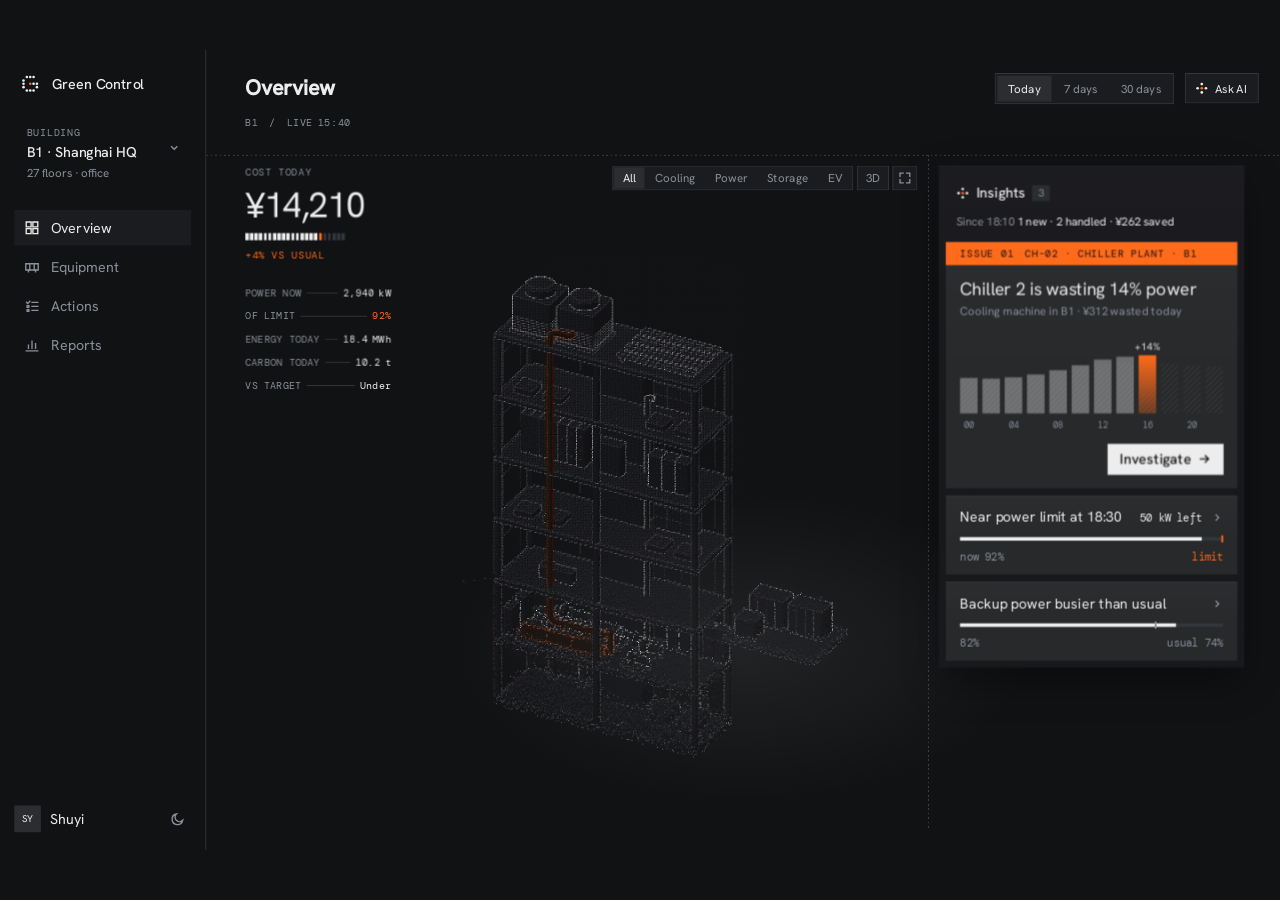
==== commit 040f7fb1: "1.11: Icons page and set; sheet heights rule; four pages on one shell; motion examples name tokens a" ====
--- a/index.html
+++ b/index.html
@@ -26,14 +26,14 @@
       <svg class="chev" viewBox="0 0 12 12"><path d="M3 4.5 6 7.5 9 4.5"/></svg>
     </button>
     <div class="nav-items">
-      <button class="nav-item on" data-ic="grid"><svg viewBox="0 0 18 18"><rect x="2.5" y="2.5" width="5.5" height="5.5" rx="1"/><rect x="10" y="2.5" width="5.5" height="5.5" rx="1"/><rect x="2.5" y="10" width="5.5" height="5.5" rx="1"/><rect x="10" y="10" width="5.5" height="5.5" rx="1"/></svg><span class="nav-label">Overview</span></button>
-      <button class="nav-item" id="nav-eq" data-ic="eq"><svg viewBox="0 0 18 18"><rect x="2" y="5.5" width="14" height="7" rx="3.5"/><path class="fan" d="M6.5 5.5v7M11.5 5.5v7"/><path d="M5 12.5v2M13 12.5v2"/></svg><span class="nav-label">Equipment</span></button>
-      <button class="nav-item" data-ic="list"><svg viewBox="0 0 18 18"><path class="ck" d="M2.8 4.8l1.4 1.4 2.4-2.6"/><path d="M9 5h6.5M9 9.5h6.5M9 14h6.5"/><circle cx="4.5" cy="9.5" r="1"/><circle cx="4.5" cy="14" r="1"/></svg><span class="nav-label">Actions</span><span class="badge" id="badge">1</span></button>
+      <button class="nav-item on" data-ic="grid"><svg viewBox="0 0 18 18"><rect x="2.5" y="2.5" width="5.5" height="5.5"/><rect x="10" y="2.5" width="5.5" height="5.5"/><rect x="2.5" y="10" width="5.5" height="5.5"/><rect x="10" y="10" width="5.5" height="5.5"/></svg><span class="nav-label">Overview</span></button>
+      <button class="nav-item" id="nav-eq" data-ic="eq"><svg viewBox="0 0 18 18"><rect x="2" y="5.5" width="14" height="7"/><path class="fan" d="M6.5 5.5v7M11.5 5.5v7"/><path d="M5 12.5v2M13 12.5v2"/></svg><span class="nav-label">Equipment</span></button>
+      <button class="nav-item" data-ic="list"><svg viewBox="0 0 18 18"><path class="ck" d="M2.8 4.8l1.4 1.4 2.4-2.6"/><path d="M9 5h6.5M9 9.5h6.5M9 14h6.5"/><rect x="3.5" y="8.5" width="2" height="2"/><rect x="3.5" y="13" width="2" height="2"/></svg><span class="nav-label">Actions</span><span class="badge" id="badge">1</span></button>
       <button class="nav-item" data-ic="bars"><svg viewBox="0 0 18 18"><path d="M2.5 15.5h13"/><path class="b1" d="M5 12.5V9"/><path class="b2" d="M9 12.5V4.5"/><path class="b3" d="M13 12.5V7.5"/></svg><span class="nav-label">Reports</span></button>
     </div>
     <div class="nav-foot">
       <span class="avatar">SY</span><span class="who-name t-body">Shuyi</span>
-      <button id="rail" aria-label="Expand menu"><svg viewBox="0 0 18 18"><rect x="2.5" y="3" width="13" height="12" rx="1.5"/><path d="M7 3v12"/><path class="arr" d="M10.5 7.5 12 9l-1.5 1.5"/></svg></button><button id="theme" aria-label="Switch between night and day"><svg viewBox="0 0 18 18"><path d="M14.5 10.6A6 6 0 1 1 7.4 3.5a4.7 4.7 0 0 0 7.1 7.1Z"/></svg></button>
+      <button id="rail" aria-label="Expand menu"><svg viewBox="0 0 18 18"><rect x="2.5" y="3" width="13" height="12"/><path d="M7 3v12"/><path class="arr" d="M10.5 7.5 12 9l-1.5 1.5"/></svg></button><button id="theme" aria-label="Switch between night and day"><svg viewBox="0 0 18 18"><path d="M14.5 10.6A6 6 0 1 1 7.4 3.5a4.7 4.7 0 0 0 7.1 7.1Z"/></svg></button>
     </div>
   </nav>
 
--- a/css/app.css
+++ b/css/app.css
@@ -105,21 +105,21 @@
 #nav { position: absolute; left: 0; top: 0; bottom: 0; width: 232px; border-right: 1px solid var(--line); background: var(--bg-page); display: flex; flex-direction: column; padding: 20px 16px; overflow: hidden; z-index: 5; }
 #app.s2 #nav { width: 64px; padding: 20px 12px; }
 .brand { display: flex; align-items: center; gap: 12px; height: 36px; padding-left: 6px; }
-.brand-text, .nav-label, .who-name { white-space: nowrap; transition: opacity 220ms; }
+.brand-text, .nav-label, .who-name { white-space: nowrap; transition: opacity 240ms var(--ease); }
 #app.s2 .brand-text, #app.s2 .nav-label, #app.s2 .bldg, #app.s2 .who-name { opacity: 0; pointer-events: none; }
 .logo { width: 24px; height: 24px; flex: none; }
 .logo circle { fill: var(--text); }
 .logo circle.o { fill: var(--accent); }
 .logo circle.off { fill: transparent; }
-.bldg { position: relative; margin-top: 18px; padding: 12px 14px; display: grid; gap: 2px; text-align: left; white-space: nowrap; transition: opacity 220ms; }
-.bldg .chev { position: absolute; right: 12px; top: 30px; width: 12px; height: 12px; stroke: var(--muted); fill: none; stroke-width: 1.4; }
+.bldg { position: relative; margin-top: 18px; padding: 12px 14px; display: grid; gap: 2px; text-align: left; white-space: nowrap; transition: opacity 240ms var(--ease); }
+.bldg .chev { position: absolute; right: 12px; top: 29px; width: 14px; height: 14px; stroke: var(--muted); fill: none; stroke-width: 1.5; }
 .nav-items { margin-top: 20px; display: grid; gap: 4px; }
 .nav-item { position: relative; display: flex; align-items: center; gap: 12px; height: 40px; padding: 0 11px; color: var(--muted); white-space: nowrap; text-align: left; }
-.nav-item svg { width: 18px; height: 18px; flex: none; stroke: currentColor; fill: none; stroke-width: 1.4; stroke-linecap: round; stroke-linejoin: round; }
+.nav-item svg { width: 18px; height: 18px; flex: none; stroke: currentColor; fill: none; stroke-width: 1.5; stroke-linecap: square; stroke-linejoin: miter; }
 .nav-item.on { background: var(--nav-on-bg); color: var(--nav-on-fg); }
 .nav-item:hover { color: var(--text); }
 .nav-label { flex: 1; }
-.badge { min-width: 18px; height: 18px; padding: 0 5px; background: var(--badge-bg); color: var(--on-accent); font-size: 11px; display: grid; place-items: center; transform: scale(0); transition: transform 360ms cubic-bezier(0.34, 1.56, 0.64, 1); }
+.badge { min-width: 18px; height: 18px; padding: 0 5px; background: var(--badge-bg); color: var(--on-accent); font-size: 11px; display: grid; place-items: center; transform: scale(0); transition: transform 420ms var(--spring); }
 .badge.show { transform: scale(1); }
 #app.s2 .badge { position: absolute; left: 26px; top: 4px; }
 #app.s2 .badge.show { transform: scale(0.85); }
@@ -128,7 +128,7 @@
 .who-name { flex: 1; }
 #theme { width: 30px; height: 30px; display: grid; place-items: center; color: var(--muted); flex: none; }
 #theme:hover { color: var(--text); }
-#theme svg { width: 18px; height: 18px; stroke: currentColor; fill: none; stroke-width: 1.4; stroke-linecap: round; stroke-linejoin: round; }
+#theme svg { width: 18px; height: 18px; stroke: currentColor; fill: none; stroke-width: 1.5; stroke-linecap: square; stroke-linejoin: miter; }
 #app.s2 .nav-foot { flex-direction: column-reverse; gap: 8px; }
 
 /* ---------- headers ---------- */
@@ -152,7 +152,7 @@
 #app.s2 #stage { left: 88px; width: 928px; }
 /* fine dots behind the drawing, fading toward the edges */
 .dots { position: absolute; inset: 0; background-image: radial-gradient(var(--dot) 0.55px, transparent 0.75px); background-size: 4.2px 4.2px; -webkit-mask-image: radial-gradient(ellipse 60% 62% at 50% 50%, #000 45%, transparent 100%); mask-image: radial-gradient(ellipse 60% 62% at 50% 50%, #000 45%, transparent 100%); pointer-events: none; }
-.pool { position: absolute; left: 22%; top: 50%; width: 56%; height: 46%; background: radial-gradient(closest-side, var(--pool), transparent); pointer-events: none; transition: left 520ms, top 520ms; }
+.pool { position: absolute; left: 22%; top: 50%; width: 56%; height: 46%; background: radial-gradient(closest-side, var(--pool), transparent); pointer-events: none; transition: left 520ms var(--ease), top 520ms var(--ease); }
 #app.s2 .pool { left: 16%; top: 30%; width: 70%; height: 56%; }
 #gl { position: absolute; inset: 0; width: 100%; height: 100%; display: block; cursor: grab; }
 #gl:active { cursor: grabbing; }
@@ -160,12 +160,12 @@
 .stage-top > * { pointer-events: auto; }
 .live { display: inline-flex; align-items: center; gap: 8px; }
 .live::before { content: ""; width: 6px; height: 6px; border-radius: 99px; background: var(--text); }
-.stage-tools { position: absolute; right: 392px; top: 0; display: flex; gap: 8px; align-items: center; transition: opacity 300ms; }
+.stage-tools { position: absolute; right: 392px; top: 0; display: flex; gap: 8px; align-items: center; transition: opacity 280ms var(--ease); }
 #app.s2 .stage-tools { opacity: 0; pointer-events: none; }
 .icon-btn { width: 28px; height: 28px; display: grid; place-items: center; background: var(--bg-surface); box-shadow: inset 0 0 0 1px var(--line); }
-.icon-btn svg { width: 14px; height: 14px; stroke: var(--muted); fill: none; stroke-width: 1.4; stroke-linecap: round; }
-
-#readings { position: absolute; left: 20px; top: 72px; display: grid; gap: 36px; z-index: 3; transition: opacity 300ms; }
+.icon-btn svg { width: 14px; height: 14px; stroke: var(--muted); fill: none; stroke-width: 1.5; stroke-linecap: square; }
+
+#readings { position: absolute; left: 20px; top: 72px; display: grid; gap: 36px; z-index: 3; transition: opacity 280ms var(--ease); }
 #app.s2 #readings { opacity: 0; pointer-events: none; }
 .reading { display: grid; gap: 4px; justify-items: start; }
 .reading .val { display: flex; align-items: baseline; gap: 6px; }
@@ -174,8 +174,8 @@
 .segbar i { flex: 1; background: var(--line); }
 .segbar i.on { background: var(--text); }
 .segbar i.hot { background: var(--accent); }
-.readout { position: absolute; left: 20px; bottom: 14px; z-index: 3; transition: opacity 300ms; }
-.scale { position: absolute; right: 576px; bottom: 14px; display: flex; align-items: flex-end; gap: 6px; z-index: 3; transition: opacity 300ms; }
+.readout { position: absolute; left: 20px; bottom: 14px; z-index: 3; transition: opacity 280ms var(--ease); }
+.scale { position: absolute; right: 576px; bottom: 14px; display: flex; align-items: flex-end; gap: 6px; z-index: 3; transition: opacity 280ms var(--ease); }
 .scale i { position: relative; width: 96px; height: 7px; border-bottom: 1px solid var(--muted); }
 .scale i::before, .scale i::after { content: ""; position: absolute; bottom: -1px; width: 1px; height: 7px; background: var(--muted); left: 0; }
 .scale i::after { left: auto; right: 0; }
@@ -183,32 +183,32 @@
 
 /* labels projected from the 3D scene */
 #overlay { position: absolute; inset: 0; pointer-events: none; z-index: 2; }
-.pin { position: absolute; left: 0; top: 0; display: flex; align-items: center; will-change: transform; transition: opacity 300ms; }
+.pin { position: absolute; left: 0; top: 0; display: flex; align-items: center; will-change: transform; transition: opacity 280ms var(--ease); }
 .pin .stem { width: 34px; height: 1px; background: var(--muted); opacity: 0.6; }
 .pin .ring { position: absolute; left: -6px; top: -6px; width: 12px; height: 12px; border-radius: 99px; border: 1px solid var(--text); }
 .pin .core { position: absolute; left: -3px; top: -3px; width: 6px; height: 6px; border-radius: 99px; background: var(--text); }
 .pin.hot .core { background: var(--accent); }
-.pin.hot .ring { border-color: var(--accent); animation: ping 2s ease-out infinite; }
+.pin.hot .ring { border-color: var(--accent); animation: ping 2400ms var(--wave) infinite; }
 @keyframes ping { 0% { transform: scale(0.7); opacity: 1; } 100% { transform: scale(2.2); opacity: 0; } }
 .pin .lab { display: flex; gap: 8px; align-items: center; padding: 0 8px; white-space: nowrap; font-family: "DM Mono", monospace; font-size: 12px; }
 .pin .lab .k { letter-spacing: 0.04em; text-transform: uppercase; }
 .pin .lab .v { color: var(--muted); }
 .pin.hot .lab .v { color: var(--accent); }
-.floor { position: absolute; left: 0; top: 0; display: flex; align-items: center; gap: 8px; font-family: "DM Mono", monospace; font-size: 11px; letter-spacing: 0.05em; color: var(--muted); white-space: nowrap; transition: opacity 300ms; }
+.floor { position: absolute; left: 0; top: 0; display: flex; align-items: center; gap: 8px; font-family: "DM Mono", monospace; font-size: 11px; letter-spacing: 0.05em; color: var(--muted); white-space: nowrap; transition: opacity 280ms var(--ease); }
 .floor::after { content: ""; width: 14px; height: 1px; background: var(--muted); opacity: 0.5; }
 .floor.on { color: var(--text); }
-.mark { position: absolute; left: 0; top: 0; opacity: 0; transition: opacity 400ms; }
+.mark { position: absolute; left: 0; top: 0; opacity: 0; transition: opacity 420ms var(--ease); }
 .mark.show { opacity: 1; }
 .num { width: 18px; height: 18px; background: var(--badge-bg); color: var(--on-accent); font-family: "DM Mono", monospace; font-size: 11px; display: grid; place-items: center; flex: none; }
 .num.o { background: transparent; box-shadow: inset 0 0 0 1px var(--muted); color: var(--text); }
 :root[data-gc="night"] .num:not(.o) { background: var(--text); color: #121214; }
-.tip { position: absolute; left: 0; top: 0; pointer-events: none; opacity: 0; transition: opacity 160ms; z-index: 4; padding: 6px 10px; }
-.tip.show { opacity: 1; }
+.tip { position: absolute; left: 0; top: 0; pointer-events: none; opacity: 0; transition: opacity 160ms var(--exit); z-index: 4; padding: 6px 10px; }
+.tip.show { opacity: 1; transition: opacity 240ms var(--ease); }
 
 /* ---------- evidence graph (S2) ---------- */
 #evidence { position: absolute; left: 16px; right: 16px; bottom: 16px; height: 186px; z-index: 3; pointer-events: none; }
 #app.s1 #evidence { opacity: 0; }
-.ev { position: absolute; bottom: 0; width: 232px; height: 150px; padding: 14px 16px; pointer-events: auto; opacity: 0; transform: translateY(12px); transition: opacity 420ms, transform 420ms cubic-bezier(0.2, 0, 0, 1); }
+.ev { position: absolute; bottom: 0; width: 232px; height: 150px; padding: 14px 16px; pointer-events: auto; opacity: 0; transform: translateY(12px); transition: opacity 420ms var(--ease), transform 420ms var(--ease); }
 .ev.show, .pill.show { opacity: 1; transform: none; }
 .ev .h { display: flex; align-items: center; gap: 10px; }
 .ev .val { margin-top: 12px; display: flex; align-items: baseline; gap: 6px; }
@@ -220,10 +220,10 @@
 .ev .bar .ex { background: var(--accent); }
 .ev .bar .tk { top: 0; width: 2px; height: 10px; background: var(--text); }
 .ev .cap { margin-top: 8px; }
-.pill { position: absolute; bottom: 158px; height: 20px; padding: 0 8px; background: var(--bg-chip); display: flex; align-items: center; opacity: 0; transform: translateY(12px); transition: opacity 420ms, transform 420ms cubic-bezier(0.2, 0, 0, 1); }
+.pill { position: absolute; bottom: 158px; height: 20px; padding: 0 8px; background: var(--bg-chip); display: flex; align-items: center; opacity: 0; transform: translateY(12px); transition: opacity 420ms var(--ease), transform 420ms var(--ease); }
 .edge { position: absolute; bottom: 70px; height: 9px; }
-.edge .ln { position: absolute; left: 7px; top: 4px; height: 0; width: 0; border-top: 1px dashed var(--edge-ink, var(--muted)); transition: width 520ms cubic-bezier(0.2, 0, 0, 1); }
-.edge .p { position: absolute; top: 2.5px; width: 4px; height: 4px; background: var(--edge-ink, var(--muted)); opacity: 0; transition: opacity 300ms; }
+.edge .ln { position: absolute; left: 7px; top: 4px; height: 0; width: 0; border-top: 1px dashed var(--edge-ink, var(--muted)); transition: width 520ms var(--ease); }
+.edge .p { position: absolute; top: 2.5px; width: 4px; height: 4px; background: var(--edge-ink, var(--muted)); opacity: 0; transition: opacity 280ms var(--ease); }
 .edge .p.a { left: 0; } .edge .p.b { right: 0; transition-delay: 420ms; }
 .edge.on .ln { width: calc(100% - 14px); }
 .edge.on .p { opacity: 1; }
@@ -232,7 +232,7 @@
 /* ---------- AI insights panel → chat panel (one element) ---------- */
 #ai { position: absolute; left: 1056px; top: 134px; width: 344px; height: var(--ai-h, 560px); overflow: hidden; z-index: 6; }
 #app.s2 #ai { left: 1040px; top: 0; width: 400px; height: 900px; box-shadow: inset 1px 0 0 var(--line); background: var(--bg-page); -webkit-backdrop-filter: none; backdrop-filter: none; }
-.view { position: absolute; inset: 0; transition: opacity 280ms; }
+.view { position: absolute; inset: 0; transition: opacity 280ms var(--ease); }
 #insights { padding: 8px; display: flex; flex-direction: column; gap: 8px; }
 #chat { opacity: 0; pointer-events: none; display: flex; flex-direction: column; }
 #app.s2 #insights { opacity: 0; pointer-events: none; }
@@ -251,13 +251,13 @@
 .chart { margin-top: 14px; width: 100%; height: 118px; display: block; overflow: visible; }
 .chart text { font-family: "DM Mono", monospace; font-size: 11px; fill: var(--muted); }
 .card-foot { margin-top: 8px; display: flex; justify-content: flex-end; }
-.cta { display: inline-flex; align-items: center; gap: 8px; height: 34px; padding: 0 14px; background: var(--cta-bg); color: var(--cta-fg); font-weight: 500; transition: transform 120ms; }
+.cta { display: inline-flex; align-items: center; gap: 8px; height: 34px; padding: 0 14px; background: var(--cta-bg); color: var(--cta-fg); font-weight: 500; transition: transform 120ms var(--ease); }
 .cta:active { transform: scale(0.96); }
-.cta svg { width: 14px; height: 14px; stroke: currentColor; fill: none; stroke-width: 1.5; stroke-linecap: round; stroke-linejoin: round; }
+.cta svg { width: 14px; height: 14px; stroke: currentColor; fill: none; stroke-width: 1.5; stroke-linecap: square; stroke-linejoin: miter; }
 .row { padding: 12px 16px; display: grid; gap: 8px; }
 .row-top { display: flex; align-items: center; gap: 10px; }
 .row-top .end { margin-left: auto; display: flex; gap: 10px; align-items: center; }
-.row-top .chev { width: 14px; height: 14px; stroke: var(--muted); fill: none; stroke-width: 1.4; }
+.row-top .chev { width: 14px; height: 14px; stroke: var(--muted); fill: none; stroke-width: 1.5; }
 .rbar { position: relative; height: 8px; }
 .rbar i { position: absolute; top: 2px; height: 4px; }
 .rbar .tr { left: 0; right: 0; background: var(--line); }
@@ -269,28 +269,28 @@
 /* chat */
 .chat-head { height: 57px; flex: none; display: flex; align-items: center; gap: 10px; padding: 0 20px; }
 .chat-head .x { margin-left: auto; width: 18px; height: 18px; color: var(--muted); }
-.x svg { width: 18px; height: 18px; stroke: currentColor; fill: none; stroke-width: 1.4; stroke-linecap: round; }
+.x svg { width: 18px; height: 18px; stroke: currentColor; fill: none; stroke-width: 1.5; stroke-linecap: square; }
 #thread { flex: 1; overflow-y: auto; overscroll-behavior: contain; padding: 8px 20px 20px; display: flex; flex-direction: column; gap: 14px; scrollbar-width: none; }
 .ctx { display: flex; align-items: center; gap: 10px; padding: 10px 12px; }
-.me { align-self: flex-end; padding: 8px 12px; background: var(--bg-raised); font-size: 13px; animation: rise 360ms cubic-bezier(0.2, 0, 0, 1); }
+.me { align-self: flex-end; padding: 8px 12px; background: var(--bg-raised); font-size: 13px; animation: rise 420ms var(--ease); }
 @keyframes rise { from { opacity: 0; transform: translateY(8px); } }
 .typing { display: flex; gap: 5px; padding: 6px 0; }
-.typing i { width: 6px; height: 6px; border-radius: 99px; background: var(--muted); animation: dot 1s ease-in-out infinite; }
+.typing i { width: 6px; height: 6px; border-radius: 99px; background: var(--muted); animation: dot 1200ms var(--wave) infinite; }
 .typing i:nth-child(2) { animation-delay: 0.15s; } .typing i:nth-child(3) { animation-delay: 0.3s; }
 @keyframes dot { 50% { opacity: 0.3; transform: translateY(-2px); } }
-.say { animation: rise 360ms cubic-bezier(0.2, 0, 0, 1); }
+.say { animation: rise 420ms var(--ease); }
 .chips { display: flex; flex-wrap: wrap; gap: 6px; }
-.echip { display: inline-flex; align-items: center; gap: 6px; height: 28px; padding: 0 8px 0 5px; background: var(--bg-raised); font-size: 13px; opacity: 0; transform: translateY(6px); transition: opacity 360ms, transform 360ms; }
+.echip { display: inline-flex; align-items: center; gap: 6px; height: 28px; padding: 0 8px 0 5px; background: var(--bg-raised); font-size: 13px; opacity: 0; transform: translateY(6px); transition: opacity 420ms var(--ease), transform 420ms var(--ease); }
 .echip.show { opacity: 1; transform: none; }
 .echip .num { width: 16px; height: 16px; font-size: 10px; }
-.plan-wrap { display: grid; gap: 8px; padding-top: 12px; animation: rise 420ms cubic-bezier(0.2, 0, 0, 1); }
+.plan-wrap { display: grid; gap: 8px; padding-top: 12px; animation: rise 420ms var(--ease); }
 .plan { padding: 6px 14px 14px; }
 .step { display: flex; gap: 12px; padding: 12px 0; }
 .step + .step { border-top: 1px solid var(--line); }
 .step .col { flex: 1; display: grid; gap: 4px; justify-items: start; }
 .step .top { display: flex; align-items: center; gap: 8px; width: 100%; }
 .step .top .end { margin-left: auto; }
-.btn-apply { width: 100%; height: 36px; margin-top: 6px; background: var(--cta-bg); color: var(--cta-fg); font-weight: 500; transition: transform 120ms; }
+.btn-apply { width: 100%; height: 36px; margin-top: 6px; background: var(--cta-bg); color: var(--cta-fg); font-weight: 500; transition: transform 120ms var(--ease); }
 .btn-apply:active { transform: scale(0.96); }
 .undo-note { margin-top: 8px; text-align: center; }
 .pills { display: flex; gap: 8px; }
@@ -300,36 +300,36 @@
 .composer input { flex: 1; min-width: 0; background: none; border: 0; outline: none; color: var(--text); font: inherit; font-size: 13px; }
 .composer input::placeholder { color: var(--muted); }
 .send { width: 28px; height: 28px; background: var(--bg-raised); display: grid; place-items: center; }
-.send svg { width: 14px; height: 14px; stroke: var(--text); fill: none; stroke-width: 1.5; stroke-linecap: round; stroke-linejoin: round; }
+.send svg { width: 14px; height: 14px; stroke: var(--text); fill: none; stroke-width: 1.5; stroke-linecap: square; stroke-linejoin: miter; }
 
 /* toast: short, frosted, centred over the content */
-#toast { position: absolute; left: 836px; top: 26px; z-index: 9; transform: translate(-50%, -12px); opacity: 0; pointer-events: none; display: flex; align-items: center; gap: 12px; padding: 9px 14px 9px 12px; font-size: 13px; transition: opacity 300ms, transform 360ms cubic-bezier(0.2, 0, 0, 1); }
+#toast { position: absolute; left: 836px; top: 26px; z-index: 9; transform: translate(-50%, -12px); opacity: 0; pointer-events: none; display: flex; align-items: center; gap: 12px; padding: 9px 14px 9px 12px; font-size: 13px; transition: opacity 280ms var(--ease), transform 420ms var(--ease); }
 #toast.show { opacity: 1; transform: translate(-50%, 0); pointer-events: auto; }
-#toast svg { width: 14px; height: 14px; stroke: var(--text); fill: none; stroke-width: 1.5; stroke-linecap: round; stroke-linejoin: round; }
+#toast svg { width: 14px; height: 14px; stroke: var(--text); fill: none; stroke-width: 1.5; stroke-linecap: square; stroke-linejoin: miter; }
 #toast .div { width: 1px; height: 14px; background: var(--line); }
 #toast .link { color: var(--muted); }
 :root[data-gc="day"] #toast .link { color: var(--accent); }
 
 /* ---------- the illustration (default view, 1:1 with the design) ---------- */
 #art { position: absolute; inset: 0; z-index: 1; pointer-events: none; }
-#art img { position: absolute; display: block; transition: opacity 520ms, transform 900ms cubic-bezier(0.2, 0, 0, 1), filter 600ms; }
+#art img { position: absolute; display: block; transition: opacity 520ms var(--ease), transform 900ms var(--ease), filter 520ms var(--ease); }
 /* turn frames carry a margin so the figure can swing; the figure itself sits where the design puts it */
 .art-bldg { left: 83.36px; top: 66.18px; width: 665.28px; height: 736.56px; transform-origin: 263.64px 473.82px; }
 .art-plant { left: 58.67px; top: 36.67px; width: 810.67px; height: 570px; opacity: 0; transform: scale(0.94); }
 #app.s2 .art-bldg { opacity: 0; transform: scale(2.4); }
 #app.s2 .art-plant { opacity: 1; transform: none; transition-delay: 260ms; }
 #app.fixed .art-bldg { filter: grayscale(1); }
-#art svg { position: absolute; left: 0; top: 0; width: 1160px; height: 758px; overflow: visible; transition: opacity 300ms; }
+#art svg { position: absolute; left: 0; top: 0; width: 1160px; height: 758px; overflow: visible; transition: opacity 280ms var(--ease); }
 #app.s2 #flow, #app.s2 #leaders, #app.s2 #art-labels > .alab, #app.s2 #art-labels > .afloor, #app.s2 #art-labels > .adot { opacity: 0; pointer-events: none; }
-.fl { fill: none; stroke: var(--accent); stroke-width: 2; stroke-linecap: round; stroke-dasharray: 2 10; animation: flow 1.4s linear infinite; opacity: 0.9; }
-#app.fixed .fl { stroke: var(--muted); animation-duration: 2.6s; }
-#app.applied .fl { animation-duration: 2.4s; }
+.fl { fill: none; stroke: var(--accent); stroke-width: 2; stroke-linecap: round; stroke-dasharray: 2 10; animation: flow 1200ms linear infinite; opacity: 0.9; }
+#app.fixed .fl { stroke: var(--muted); animation-duration: 2400ms; }
+#app.applied .fl { animation-duration: 2400ms; }
 @keyframes flow { to { stroke-dashoffset: -24; } }
 @media (prefers-reduced-motion: reduce) { .fl { animation: none; } }
 #leaders line { stroke: var(--muted); stroke-width: 1; opacity: 0.7; }
-#art-labels > * { position: absolute; transition: opacity 300ms; }
+#art-labels > * { position: absolute; transition: opacity 280ms var(--ease); }
 /* labels are small frosted tags, so the drawing behind never fights the text */
-.alab { display: flex; gap: 8px; align-items: center; height: 24px; padding: 0 8px; font-family: "DM Mono", monospace; font-size: 12px; white-space: nowrap; pointer-events: auto; background: var(--glass); -webkit-backdrop-filter: blur(10px); backdrop-filter: blur(10px); box-shadow: inset 0 0 0 1px var(--line), var(--drop-sm); transition: opacity 300ms, transform 200ms var(--ease, ease); }
+.alab { display: flex; gap: 8px; align-items: center; height: 24px; padding: 0 8px; font-family: "DM Mono", monospace; font-size: 12px; white-space: nowrap; pointer-events: auto; background: var(--glass); -webkit-backdrop-filter: blur(10px); backdrop-filter: blur(10px); box-shadow: inset 0 0 0 1px var(--line), var(--drop-sm); transition: opacity 280ms var(--ease), transform 160ms var(--ease); }
 .alab.hot { box-shadow: inset 0 0 0 1px color-mix(in srgb, var(--accent) 45%, transparent), var(--drop-sm); }
 .alab.hot:hover { transform: translateY(-1px); }
 .alab .k { text-transform: uppercase; letter-spacing: 0.04em; }
@@ -339,8 +339,8 @@
 .adot.hot { width: 12px; height: 12px; background: var(--accent); }
 .adot.hot::after { content: ""; position: absolute; left: -8px; top: -8px; width: 28px; height: 28px; border-radius: 99px; box-shadow: inset 0 0 0 1px var(--text); }
 /* the one problem calls for attention: a heartbeat on arrival, then a slow ripple until it is handled */
-.adot.hot { animation: beat 2.6s 1.2s var(--ease, ease) infinite; }
-.adot.hot::before { content: ""; position: absolute; inset: 0; border-radius: 99px; background: var(--accent); animation: ripple 2.6s 1.2s ease-out infinite; opacity: 0; }
+.adot.hot { animation: beat 2400ms 1.2s var(--wave) infinite; }
+.adot.hot::before { content: ""; position: absolute; inset: 0; border-radius: 99px; background: var(--accent); animation: ripple 2400ms 1.2s var(--wave) infinite; opacity: 0; }
 @keyframes beat { 0%, 36%, 100% { transform: translate(-50%, -50%) scale(1); } 9% { transform: translate(-50%, -50%) scale(1.5); } 18% { transform: translate(-50%, -50%) scale(0.92); } 27% { transform: translate(-50%, -50%) scale(1.25); } }
 @keyframes ripple { 0% { transform: scale(1); opacity: 0.6; } 60%, 100% { transform: scale(4.2); opacity: 0; } }
 #app.fixed .adot.hot, #app.fixed .adot.hot::before { animation: none; }
@@ -349,144 +349,145 @@
 .afloor { font-family: "DM Mono", monospace; font-size: 11px; letter-spacing: 0.05em; color: var(--muted); display: flex; align-items: center; gap: 8px; transform: translateX(-100%); }
 .afloor::after { content: ""; width: 14px; height: 1px; background: var(--muted); opacity: 0.6; }
 .afloor.on { color: var(--text); }
-.amark { width: 18px; height: 18px; opacity: 0; transition: opacity 400ms; }
+.amark { width: 18px; height: 18px; opacity: 0; transition: opacity 420ms var(--ease); }
 .amark.show { opacity: 1; }
 .dimmed { opacity: 0.25 !important; }
 /* 3D is optional */
-#gl, #overlay { opacity: 0; pointer-events: none; transition: opacity 400ms; }
+#gl, #overlay { opacity: 0; pointer-events: none; transition: opacity 420ms var(--ease); }
 #app.mode3d #gl, #app.mode3d #overlay { opacity: 1; pointer-events: auto; }
 #app.mode3d #overlay { pointer-events: none; }
 #app.mode3d #art { opacity: 0; }
-#art { transition: opacity 400ms; }
+#art { transition: opacity 420ms var(--ease); }
 .seg-btn { height: 28px; padding: 0 10px; background: var(--bg-surface); box-shadow: inset 0 0 0 1px var(--line); color: var(--muted); }
 .seg-btn[aria-pressed="true"] { background: var(--sel-bg); color: var(--sel-fg); }
 
 /* =================== motion =================== */
-:root { --ease: cubic-bezier(0.2, 0, 0, 1); --spring: cubic-bezier(0.34, 1.56, 0.64, 1); }
-.rise { animation: riseIn 640ms var(--ease) both; animation-delay: var(--d, 0ms); }
+:root { --ease: cubic-bezier(0.2, 0, 0, 1); --exit: cubic-bezier(0.4, 0, 1, 1); --spring: cubic-bezier(0.34, 1.56, 0.64, 1); --wave: cubic-bezier(0.45, 0, 0.55, 1); }
+.rise { animation: riseIn 520ms var(--ease) both; animation-delay: var(--d, 0ms); }
 @keyframes riseIn { from { opacity: 0; transform: translateY(10px); filter: blur(3px); } }
-.grow { transform-box: fill-box; transform-origin: 50% 100%; animation: grow 700ms var(--ease) both; animation-delay: calc(var(--d, 0ms) + 350ms); }
+.grow { transform-box: fill-box; transform-origin: 50% 100%; animation: grow 520ms var(--ease) both; animation-delay: calc(var(--d, 0ms) + 350ms); }
 @keyframes grow { from { transform: scaleY(0); } }
-.pop { animation: popIn 400ms var(--spring) both; animation-delay: 1100ms; }
+.pop { animation: popIn 420ms var(--spring) both; animation-delay: 1100ms; }
 @keyframes popIn { from { opacity: 0; transform: translateY(4px); } }
 
 /* segmented controls: a sliding selection */
 .seg.sliding { position: relative; }
-.seg.sliding .ind { position: absolute; top: 2px; bottom: 2px; left: 0; width: 0; background: var(--sel-bg); transition: left 380ms var(--ease), width 380ms var(--ease); }
+.seg.sliding .ind { position: absolute; top: 2px; bottom: 2px; left: 0; width: 0; background: var(--sel-bg); transition: left 420ms var(--ease), width 420ms var(--ease); }
 .stage-tools .seg.sliding .ind { top: 2px; bottom: 2px; }
 #range.sliding .ind { top: 3px; bottom: 3px; }
-.seg.sliding button { position: relative; z-index: 1; background: transparent !important; transition: color 240ms; }
+.seg.sliding button { position: relative; z-index: 1; background: transparent !important; transition: color 240ms var(--ease); }
 .seg button:hover { color: var(--text); }
 
 /* nav icons: a small move on hover */
-.nav-item svg * { transition: transform 360ms var(--spring); transform-box: fill-box; transform-origin: center; }
+.nav-item svg * { transition: transform 420ms var(--spring); transform-box: fill-box; transform-origin: center; }
 .nav-item[data-ic="grid"]:hover rect:nth-child(1) { transform: translate(-1px, -1px); }
 .nav-item[data-ic="grid"]:hover rect:nth-child(2) { transform: translate(1px, -1px) rotate(45deg) scale(.8); }
 .nav-item[data-ic="grid"]:hover rect:nth-child(3) { transform: translate(-1px, 1px); }
 .nav-item[data-ic="grid"]:hover rect:nth-child(4) { transform: translate(1px, 1px); }
-.nav-item[data-ic="eq"]:hover .fan { animation: nudge 600ms var(--ease); }
+.nav-item[data-ic="eq"]:hover .fan { animation: nudge 520ms var(--ease); }
 @keyframes nudge { 50% { transform: translateX(1.5px); } }
 .nav-item[data-ic="list"] .ck { stroke-dasharray: 8; stroke-dashoffset: 0; }
-.nav-item[data-ic="list"]:hover .ck { animation: draw 500ms var(--ease); }
+.nav-item[data-ic="list"]:hover .ck { animation: draw 520ms var(--ease); }
 @keyframes draw { from { stroke-dashoffset: 8; } }
 .nav-item[data-ic="bars"] path[class^="b"] { transform-origin: 50% 100%; }
 .nav-item[data-ic="bars"]:hover .b1 { animation: bar 520ms var(--spring); }
 .nav-item[data-ic="bars"]:hover .b2 { animation: bar 520ms 60ms var(--spring); }
 .nav-item[data-ic="bars"]:hover .b3 { animation: bar 520ms 120ms var(--spring); }
 @keyframes bar { 40% { transform: scaleY(0.4); } }
-.nav-item { transition: background 200ms, color 200ms; }
-#theme:hover svg { transform: rotate(-20deg); transition: transform 400ms var(--spring); }
+.nav-item { transition: background 160ms var(--ease), color 160ms var(--ease); }
+#theme:hover svg { transform: rotate(-20deg); transition: transform 420ms var(--spring); }
 
 /* buttons */
-.cta svg { transition: transform 300ms var(--spring); }
+.cta svg { transition: transform 280ms var(--spring); }
 .cta:hover svg { transform: translateX(3px); }
-.cta, .btn-apply, .pbtn, .btn-ghost, .seg-btn, .icon-btn { transition: transform 140ms var(--ease), background 200ms, filter 200ms; }
+.cta, .btn-apply, .pbtn, .btn-ghost, .seg-btn, .icon-btn { transition: transform 120ms var(--ease), background 160ms var(--ease), filter 160ms var(--ease); }
 .cta:hover, .btn-apply:hover { filter: brightness(1.08); }
-.row.block { transition: transform 260ms var(--ease), background 200ms; cursor: pointer; }
+.row.block { transition: transform 240ms var(--ease), background 160ms var(--ease); cursor: pointer; }
 .row.block:hover { transform: translateX(2px); }
-.row-top .chev { transition: transform 260ms var(--ease); }
+.row-top .chev { transition: transform 240ms var(--ease); }
 .row.block:hover .chev { transform: translateX(3px); }
 
 /* AI thinking: the AI mark itself works */
-.spark.thinking circle { transform-box: fill-box; transform-origin: center; animation: think 1.1s var(--ease) infinite; }
+.spark.thinking circle { transform-box: fill-box; transform-origin: center; animation: think 1200ms var(--wave) infinite; }
 .spark.thinking circle:nth-child(1) { animation-delay: 0ms; }
 .spark.thinking circle:nth-child(4) { animation-delay: 140ms; }
 .spark.thinking circle:nth-child(5) { animation-delay: 280ms; }
 .spark.thinking circle:nth-child(2) { animation-delay: 420ms; }
-.spark.thinking circle.o { animation: core 1.1s ease-in-out infinite; }
+.spark.thinking circle.o { animation: core 1200ms var(--wave) infinite; }
 @keyframes think { 0%, 100% { transform: scale(1); opacity: 1; } 35% { transform: scale(0.35); opacity: 0.35; } }
 @keyframes core { 50% { transform: scale(1.5); } }
-.pending { display: flex; align-items: center; gap: 8px; animation: riseIn 300ms var(--ease) both; }
+.pending { display: flex; align-items: center; gap: 8px; animation: riseIn 280ms var(--ease) both; }
 
 /* reasoning trace */
-.trace { display: grid; gap: 8px; animation: riseIn 360ms var(--ease) both; }
+.trace { display: grid; gap: 8px; animation: riseIn 420ms var(--ease) both; }
 .trace-head { display: flex; align-items: center; gap: 8px; cursor: pointer; user-select: none; }
-.trace-head .chk, .tick .chk { width: 12px; height: 12px; }
-.chk path, .trace .st svg path { fill: none; stroke: currentColor; stroke-width: 1.6; stroke-linecap: round; stroke-linejoin: round; stroke-dasharray: 12; animation: draw12 420ms var(--ease) both; }
+.trace-head .chk, .tick .chk { width: 14px; height: 14px; }
+.chk path, .trace .st svg path { fill: none; stroke: currentColor; stroke-width: 1.5; stroke-linecap: square; stroke-linejoin: miter; stroke-dasharray: 12; animation: draw12 420ms var(--ease) both; }
 @keyframes draw12 { from { stroke-dashoffset: 12; } }
-.trace-list { list-style: none; margin: 0; padding: 0 0 0 6px; border-left: 1px solid var(--line); display: grid; gap: 8px; overflow: hidden; max-height: 200px; transition: max-height 420ms var(--ease), opacity 300ms; }
+.trace-list { list-style: none; margin: 0; padding: 0 0 0 6px; border-left: 1px solid var(--line); display: grid; gap: 8px; overflow: hidden; max-height: 200px; transition: max-height 420ms var(--ease), opacity 280ms var(--ease); }
 .trace.closed .trace-list { max-height: 0; opacity: 0; }
-.trace-list li { display: flex; gap: 8px; align-items: center; padding-left: 8px; color: var(--text); opacity: 0; transform: translateX(-6px); transition: opacity 320ms, transform 320ms var(--ease), color 300ms; }
+.trace-list li { display: flex; gap: 8px; align-items: center; padding-left: 8px; color: var(--text); opacity: 0; transform: translateX(-6px); transition: opacity 280ms var(--ease), transform 280ms var(--ease), color 280ms var(--ease); }
 .trace-list li.in { opacity: 1; transform: none; }
 .trace-list li.done { color: var(--muted); }
 .trace .st { width: 12px; height: 12px; display: grid; place-items: center; color: var(--muted); }
 .trace .st svg { width: 12px; height: 12px; }
-.trace .ring { width: 10px; height: 10px; border-radius: 99px; border: 1.5px solid var(--line); border-top-color: var(--accent); animation: spin 700ms linear infinite; }
+.trace .ring { width: 10px; height: 10px; border-radius: 99px; border: 1.5px solid var(--line); border-top-color: var(--accent); animation: spin 1200ms linear infinite; }
 @keyframes spin { to { transform: rotate(360deg); } }
-.trace-list li:not(.done) .tx { background: linear-gradient(90deg, var(--muted) 0%, var(--text) 40%, var(--muted) 80%); background-size: 200% 100%; -webkit-background-clip: text; background-clip: text; color: transparent; animation: shimmer 1.4s linear infinite; }
+.trace-list li:not(.done) .tx { background: linear-gradient(90deg, var(--muted) 0%, var(--text) 40%, var(--muted) 80%); background-size: 200% 100%; -webkit-background-clip: text; background-clip: text; color: transparent; animation: shimmer 1200ms linear infinite; }
 @keyframes shimmer { from { background-position: 100% 0; } to { background-position: -100% 0; } }
 
 /* the machine spot being looked at */
 .amark.scan { animation: none; }
-.amark.scan::after { content: ""; position: absolute; inset: -6px; border: 1px solid var(--accent); animation: scan 900ms var(--ease) infinite; }
+.amark.scan::after { content: ""; position: absolute; inset: -6px; border: 1px solid var(--accent); animation: scan 1200ms var(--wave) infinite; }
 @keyframes scan { from { transform: scale(0.6); opacity: 1; } to { transform: scale(1.8); opacity: 0; } }
-.amark.show { animation: popIn 360ms var(--spring) both; }
+.amark.show { animation: popIn 420ms var(--spring) both; }
 /* linked highlight: a border draws itself around the card (and its mark) from one corner, clockwise */
 .draw { position: absolute; inset: -4px; overflow: visible; pointer-events: none; }
-.draw rect { fill: none; stroke: var(--accent); stroke-width: 1.5; stroke-dasharray: 100; stroke-dashoffset: 100; transition: stroke-dashoffset 900ms cubic-bezier(0.65, 0, 0.35, 1); }
+.draw rect { fill: none; stroke: var(--accent); stroke-width: 1.5; stroke-dasharray: 100; stroke-dashoffset: 100; transition: stroke-dashoffset 900ms var(--ease); }
 .hl > .draw rect { stroke-dashoffset: 0; }
-.ev { transition: opacity 480ms, transform 520ms var(--spring), outline-color 200ms; }
+.ev { transition: opacity 520ms var(--ease), transform 520ms var(--spring), outline-color 160ms var(--ease); }
 
 /* answers */
 .say .w { display: inline-block; animation: wordIn 520ms var(--ease) both; animation-delay: calc(var(--i) * 55ms); }
 @keyframes wordIn { from { opacity: 0; transform: translateY(5px); filter: blur(2px); } }
-.echip { transition: opacity 360ms var(--ease), transform 420ms var(--spring); transition-delay: calc(var(--i, 0) * 90ms); cursor: default; }
+.echip { transition: opacity 420ms var(--ease), transform 420ms var(--spring); transition-delay: calc(var(--i, 0) * 90ms); cursor: default; }
 .echip:hover { background: var(--bg-chip); }
-.plan-wrap .step { animation: riseIn 480ms var(--ease) both; }
+.plan-wrap .step { animation: riseIn 520ms var(--ease) both; }
 .plan-wrap .step:nth-child(2) { animation-delay: 120ms; }
-.plan-wrap .btn-apply { animation: riseIn 480ms 240ms var(--ease) both; }
-.tick { display: inline-flex; align-items: center; gap: 4px; color: var(--text); animation: popIn 360ms var(--spring) both; }
-#toast { transition: opacity 300ms, transform 520ms var(--spring); }
-@media (prefers-reduced-motion: reduce) { .rise, .grow, .pop, .say .w, .trace, .plan-wrap .step, .amark.show { animation: none !important; } .spark.thinking circle, .trace .ring { animation-duration: 3s; } }
+.plan-wrap .btn-apply { animation: riseIn 520ms 240ms var(--ease) both; }
+.tick { display: inline-flex; align-items: center; gap: 4px; color: var(--text); animation: popIn 420ms var(--spring) both; }
+#toast { transition: opacity 160ms var(--exit), transform 160ms var(--exit); }
+#toast.show { transition: opacity 240ms var(--ease), transform 520ms var(--spring); }
+@media (prefers-reduced-motion: reduce) { .rise, .grow, .pop, .say .w, .trace, .plan-wrap .step, .amark.show { animation: none !important; } .spark.thinking circle, .trace .ring { animation-duration: 2400ms; } }
 
 /* illustration: drag to turn it, plus living details */
 #art { pointer-events: auto; cursor: grab; user-select: none; -webkit-user-select: none; touch-action: pan-y; }
 #art img { -webkit-user-drag: none; pointer-events: none; }
 #art.turning { cursor: grabbing; }
-#art.turning .alab { transition: opacity 300ms; }
+#art.turning .alab { transition: opacity 280ms var(--ease); }
 #tilt { position: absolute; inset: 0; }
 #flow2 { opacity: 0; }
 #app.s2 #flow2 { opacity: 1; transition-delay: 600ms; }
-.glow { animation: glow 2.4s ease-in-out infinite; mix-blend-mode: screen; }
+.glow { animation: glow 2.4s var(--wave) infinite; mix-blend-mode: screen; }
 :root[data-gc="day"] .glow { mix-blend-mode: multiply; }
 :root[data-gc="day"] #glow stop { stop-color: #1f4fff; }
 @keyframes glow { 0%, 100% { opacity: 0.25; } 50% { opacity: 0.85; } }
-#app.applied .glow { animation-duration: 4s; opacity: 0.2; }
+#app.applied .glow { animation-duration: 2400ms; opacity: 0.2; }
 
 /* rolling digits: a 0–9 strip per digit, clipped to one line */
 .roll { display: inline-flex; }
 .roll .dg { display: inline-block; height: 38px; overflow: hidden; -webkit-mask-image: linear-gradient(transparent, #000 16%, #000 84%, transparent); mask-image: linear-gradient(transparent, #000 16%, #000 84%, transparent); }
-.roll .st { display: flex; flex-direction: column; transition: transform 1000ms cubic-bezier(0.16, 1, 0.3, 1); will-change: transform; }
+.roll .st { display: flex; flex-direction: column; transition: transform 900ms var(--ease); will-change: transform; }
 .roll .st > span, .roll .sy { display: block; height: 38px; line-height: 38px; }
 
 /* hourly chart: hover a column to read it */
 .card { position: relative; }
-.chart .col { transition: opacity 200ms var(--ease), transform 260ms var(--spring); transform-box: fill-box; }
+.chart .col { transition: opacity 160ms var(--ease), transform 240ms var(--spring); transform-box: fill-box; }
 .chart.hovering .col { opacity: 0.3; }
 .chart.hovering .col.on { opacity: 1; transform: translateY(-2px); }
 .chart.hovering .col.on .act { opacity: 1 !important; }
 .chart { cursor: crosshair; }
-.ctip { position: absolute; z-index: 3; display: flex; flex-direction: column; gap: 2px; padding: 8px 10px; min-width: 104px; pointer-events: none; white-space: nowrap; opacity: 0; transform: translate(-50%, calc(-100% + 6px)) scale(0.96); transform-origin: 50% 100%; transition: opacity 160ms, transform 260ms var(--spring), left 220ms var(--ease), top 220ms var(--ease); }
+.ctip { position: absolute; z-index: 3; display: flex; flex-direction: column; gap: 2px; padding: 8px 10px; min-width: 104px; pointer-events: none; white-space: nowrap; opacity: 0; transform: translate(-50%, calc(-100% + 6px)) scale(0.96); transform-origin: 50% 100%; transition: opacity 160ms var(--ease), transform 240ms var(--spring), left 240ms var(--ease), top 240ms var(--ease); }
 .ctip.show { opacity: 1; transform: translate(-50%, -100%) scale(1); }
 .ctip .tv { display: flex; align-items: baseline; gap: 8px; }
 #app.mode3d #art, #app.mode3d #art * { pointer-events: none !important; }
@@ -499,8 +500,8 @@
    Hovering an icon in the closed rail names it. */
 #rail { display: none; width: 30px; height: 30px; place-items: center; color: var(--muted); flex: none; }
 #rail:hover { color: var(--text); }
-#rail svg { width: 18px; height: 18px; stroke: currentColor; fill: none; stroke-width: 1.4; stroke-linecap: round; stroke-linejoin: round; }
-#rail .arr { transition: transform 360ms var(--ease); transform-box: fill-box; transform-origin: center; }
+#rail svg { width: 18px; height: 18px; stroke: currentColor; fill: none; stroke-width: 1.5; stroke-linecap: square; stroke-linejoin: miter; }
+#rail .arr { transition: transform 420ms var(--ease); transform-box: fill-box; transform-origin: center; }
 #app.s2 #rail { display: grid; }
 #app.s2.nav-open #rail .arr { transform: scaleX(-1); }
 #app.s2.nav-open #nav { width: 232px; padding: 20px 16px; }
@@ -512,22 +513,22 @@
 #app.s2:not(.nav-open) #nav { overflow: visible; }
 #app.s2:not(.nav-open) .nav-item:hover .nav-label { opacity: 1; position: absolute; left: 50px; padding: 4px 8px; background: var(--bg-raised); color: var(--text); font-size: 12px; box-shadow: var(--drop-sm); pointer-events: none; transition-delay: 300ms; }
 .brand { cursor: pointer; }
-.brand .logo { transition: transform 360ms var(--spring); }
+.brand .logo { transition: transform 420ms var(--spring); }
 .brand:hover .logo { transform: rotate(-8deg) scale(1.06); }
 .nav-item:focus-visible { outline-offset: -2px; }
-.crumb { color: inherit; font: inherit; text-underline-offset: 3px; transition: color 160ms; }
+.crumb { color: inherit; font: inherit; text-underline-offset: 3px; transition: color 160ms var(--ease); }
 .crumb:hover { color: var(--text); text-decoration: underline; text-decoration-thickness: 1px; }
 
 /* small motion pass 2 */
-.segbar i { animation: segIn 360ms var(--ease) both; animation-delay: calc(500ms + var(--i, 0) * 22ms); }
+.segbar i { animation: segIn 420ms var(--ease) both; animation-delay: calc(500ms + var(--i, 0) * 22ms); }
 @keyframes segIn { from { opacity: 0; transform: scaleY(0.2); } }
-.live::before { animation: live 2s ease-in-out infinite; }
+.live::before { animation: live 2400ms var(--wave) infinite; }
 @keyframes live { 0%, 100% { opacity: 1; } 50% { opacity: 0.25; } }
 .alab .v.swap { animation: swap 420ms var(--ease); display: inline-block; }
 @keyframes swap { from { opacity: 0; transform: translateY(6px); filter: blur(2px); } }
 .ev.show:hover { transform: translateY(-2px); }
 ::view-transition-old(root), ::view-transition-new(root) { animation: none; mix-blend-mode: normal; }
-::view-transition-new(root) { animation: reveal 640ms cubic-bezier(0.4, 0, 0.2, 1); }
+::view-transition-new(root) { animation: reveal 520ms var(--ease); }
 @keyframes reveal { from { clip-path: circle(0 at var(--vx, 0) var(--vy, 100%)); } to { clip-path: circle(160vmax at var(--vx, 0) var(--vy, 100%)); } }
 @media (prefers-reduced-motion: reduce) { .segbar i, .live::before { animation: none; } }
 #app.fixed .alab.hot { box-shadow: inset 0 0 0 1px var(--line), var(--drop-sm); }
@@ -541,28 +542,28 @@
 #app.focus .stage-tools { right: 16px; }
 #app.focus #art { transform: translateX(150px); }
 #app.focus .scale { right: 426px; }
-#art { transition: opacity 400ms, transform 700ms var(--ease); }
-.stage-tools, .scale { transition: right 600ms var(--ease), opacity 300ms; }
+#art { transition: opacity 420ms var(--ease), transform 520ms var(--ease); }
+.stage-tools, .scale { transition: right 520ms var(--ease), opacity 280ms var(--ease); }
 #full .in { display: none; }
 #app.focus #full .out { display: none; } #app.focus #full .in { display: inline; }
 #art svg.draw { left: -4px; top: -4px; width: 26px; height: 26px; }
 
 /* opening: the building assembles from points; the drawing and its labels follow */
-.assemble { position: absolute; left: 83.36px; top: 66.18px; width: 665.28px; height: 736.56px; pointer-events: none; transition: opacity 600ms var(--ease); }
+.assemble { position: absolute; left: 83.36px; top: 66.18px; width: 665.28px; height: 736.56px; pointer-events: none; transition: opacity 520ms var(--ease); }
 #art.built .assemble { opacity: 0; }
 #art.assembling .art-bldg { opacity: 0; transition: none; }
 #art.assembling #art-labels, #art.assembling #leaders, #art.assembling #flow { opacity: 0; }
-#art-labels, #leaders, #flow { transition: opacity 600ms var(--ease); }
-#art.built .art-bldg { transition: opacity 600ms var(--ease), transform 900ms cubic-bezier(0.2, 0, 0, 1), filter 600ms; }
+#art-labels, #leaders, #flow { transition: opacity 520ms var(--ease); }
+#art.built .art-bldg { transition: opacity 520ms var(--ease), transform 900ms var(--ease), filter 520ms var(--ease); }
 #art.built #art-labels > .alab { animation: popIn 420ms var(--spring) both; }
 #art.built #art-labels > .adot { animation: fadeIn 420ms var(--ease) both; }
-#art.built #art-labels > .adot.hot { animation: fadeIn 420ms var(--ease) both, beat 2.6s 1.2s var(--ease) infinite; }
+#art.built #art-labels > .adot.hot { animation: fadeIn 420ms var(--ease) both, beat 2400ms 1.2s var(--wave) infinite; }
 @keyframes fadeIn { from { opacity: 0; } }
 #app.fixed #art.built #art-labels > .adot.hot { animation: none; }
 #art.built #art-labels > :nth-child(n+3) { animation-delay: 120ms; } #art.built #art-labels > :nth-child(n+5) { animation-delay: 240ms; } #art.built #art-labels > :nth-child(n+7) { animation-delay: 360ms; }
 
 /* turning: a canvas shows the frames while the figure moves; the crisp image returns at rest */
-#art canvas.turncv { position: absolute; display: block; pointer-events: none; visibility: hidden; transition: opacity 520ms, transform 900ms cubic-bezier(0.2, 0, 0, 1), filter 600ms; }
+#art canvas.turncv { position: absolute; display: block; pointer-events: none; visibility: hidden; transition: opacity 520ms var(--ease), transform 900ms var(--ease), filter 520ms var(--ease); }
 #art.live-bldg canvas.art-bldg, #art.live-plant canvas.art-plant { visibility: visible; }
 #art.live-bldg img.art-bldg, #art.live-plant img.art-plant { visibility: hidden; }
 #art.live-bldg .alab, #art.live-plant .alab { -webkit-backdrop-filter: none; backdrop-filter: none; background: var(--glass-raised); }
@@ -576,11 +577,11 @@
 #app.s2:not(.nav-open) .nav-label { position: absolute; left: 50px; white-space: nowrap; }
 
 /* zooming the drawing: it comes forward, the readings step back */
-#tilt { transform-origin: 0 0; transition: transform 140ms ease-out; will-change: transform; }
-#readings, .readout, .scale, #evidence { transition: opacity 360ms var(--ease), filter 360ms var(--ease), transform 360ms var(--ease); }
+#tilt { transform-origin: 0 0; transition: transform 120ms var(--ease); will-change: transform; }
+#readings, .readout, .scale, #evidence { transition: opacity 420ms var(--ease), filter 420ms var(--ease), transform 420ms var(--ease); }
 #app.zoomed #readings, #app.zoomed .readout, #app.zoomed .scale, #app.zoomed #evidence { opacity: 0.16; filter: blur(2px); transform: scale(0.98); transform-origin: 0 0; pointer-events: none; }
 #app.zoomed.s2 #readings, #app.zoomed.s2 .readout, #app.zoomed.s2 .scale { opacity: 0; }
-#zoomchip { position: absolute; right: 16px; bottom: 14px; z-index: 4; display: flex; gap: 10px; align-items: center; padding: 6px 10px; color: var(--muted); background: var(--glass); box-shadow: inset 0 0 0 1px var(--line); opacity: 0; transform: translateY(6px); pointer-events: none; transition: opacity 240ms, transform 240ms var(--ease); }
+#zoomchip { position: absolute; right: 16px; bottom: 14px; z-index: 4; display: flex; gap: 10px; align-items: center; padding: 6px 10px; color: var(--muted); background: var(--glass); box-shadow: inset 0 0 0 1px var(--line); opacity: 0; transform: translateY(6px); pointer-events: none; transition: opacity 240ms var(--ease), transform 240ms var(--ease); }
 #app.zoomed #zoomchip { opacity: 1; transform: none; pointer-events: auto; }
 #app.zoomed.s1 #evidence { opacity: 0; }
 /* zoom stays inside the stage; labels keep their reading size and lines keep their weight */
@@ -601,17 +602,17 @@
 /* ---------- the dive: building → B1 → plant ---------- */
 #app.diving #art-labels > .alab:not(.hot), #app.diving #art-labels > .afloor:not(.on), #app.diving #art-labels > .adot:not(.hot) { opacity: 0; }
 #app.diving .art-plant { opacity: 0 !important; transition: none !important; }
-#app.diving.s2 .art-bldg { transition: opacity 280ms var(--ease), transform 700ms cubic-bezier(0.5, 0, 0.2, 1) !important; }
+#app.diving.s2 .art-bldg { transition: opacity 280ms var(--ease), transform 520ms var(--ease) !important; }
 
 /* ---------- evidence cards are scanned in, top to bottom ---------- */
 .ev .scanl { position: absolute; left: 0; right: 0; top: 0; height: 44px; transform: translateY(-100%); pointer-events: none; opacity: 0;
   background: linear-gradient(to bottom, transparent, color-mix(in srgb, var(--accent) 22%, transparent)); border-bottom: 1px solid var(--accent);
   box-shadow: 0 6px 14px -6px var(--accent); }
-.ev.show { animation: evScan 820ms cubic-bezier(0.45, 0, 0.2, 1) both; }
-.ev.show .scanl { animation: scanDown 820ms cubic-bezier(0.45, 0, 0.2, 1) both; }
+.ev.show { animation: evScan 900ms var(--ease) both; }
+.ev.show .scanl { animation: scanDown 900ms var(--ease) both; }
 @keyframes evScan { from { clip-path: inset(0 0 100% 0); } 99% { clip-path: inset(0 0 0 0); } to { clip-path: inset(-80px); } }
 @keyframes scanDown { 0% { top: 0; opacity: 1; } 80% { opacity: 1; } 100% { top: 100%; opacity: 0; } }
-.ev.show .val, .ev.show .bar, .ev.show .cap { animation: scanRow 820ms both; }
+.ev.show .val, .ev.show .bar, .ev.show .cap { animation: scanRow 900ms both var(--ease); }
 .ev.show .val { animation-delay: 0ms; } .ev.show .bar { animation-delay: 120ms; } .ev.show .cap { animation-delay: 220ms; }
 @keyframes scanRow { 0%, 30% { filter: brightness(1.8); } 100% { filter: none; } }
 @media (prefers-reduced-motion: reduce) { .ev.show, .ev.show .scanl, .ev.show .val, .ev.show .bar, .ev.show .cap { animation: none; } }
@@ -621,13 +622,13 @@
 .pl > .t-small { margin-bottom: 12px; }
 .pl-item { position: relative; display: grid; grid-template-columns: 18px 1fr; column-gap: 12px; align-items: start; padding-bottom: 14px; animation: riseIn 420ms var(--ease) both; }
 .pl-item:last-child { padding-bottom: 0; }
-.pl-item:not(:last-child)::before { content: ""; position: absolute; left: 8.5px; top: 22px; bottom: 3px; width: 1px; background: var(--line); transition: background 400ms; }
+.pl-item:not(:last-child)::before { content: ""; position: absolute; left: 8.5px; top: 22px; bottom: 3px; width: 1px; background: var(--line); transition: background 420ms var(--ease); }
 .pl-dot { width: 18px; height: 18px; display: grid; place-items: center; color: var(--muted); }
 .pl-dot svg { width: 12px; height: 12px; }
-.pl-dot svg path { fill: none; stroke: currentColor; stroke-width: 1.6; stroke-linecap: round; stroke-linejoin: round; stroke-dasharray: 12; animation: draw12 420ms var(--ease) both; }
-.pl .ring { width: 10px; height: 10px; border-radius: 99px; border: 1.5px solid var(--line); border-top-color: var(--accent); animation: spin 700ms linear infinite; }
-.pl-item.proc .tx { line-height: 18px; color: var(--text); transition: color 300ms; }
-.pl-item.proc:not(.done) .tx { background: linear-gradient(90deg, var(--muted) 0%, var(--text) 40%, var(--muted) 80%); background-size: 200% 100%; -webkit-background-clip: text; background-clip: text; color: transparent; animation: shimmer 1.4s linear infinite; }
+.pl-dot svg path { fill: none; stroke: currentColor; stroke-width: 1.5; stroke-linecap: square; stroke-linejoin: miter; stroke-dasharray: 12; animation: draw12 420ms var(--ease) both; }
+.pl .ring { width: 10px; height: 10px; border-radius: 99px; border: 1.5px solid var(--line); border-top-color: var(--accent); animation: spin 1200ms linear infinite; }
+.pl-item.proc .tx { line-height: 18px; color: var(--text); transition: color 280ms var(--ease); }
+.pl-item.proc:not(.done) .tx { background: linear-gradient(90deg, var(--muted) 0%, var(--text) 40%, var(--muted) 80%); background-size: 200% 100%; -webkit-background-clip: text; background-clip: text; color: transparent; animation: shimmer 1200ms linear infinite; }
 .pl-item.proc.done .tx { color: var(--muted); }
 .pl-item.fb .pl-dot { color: var(--accent); }
 .pl-item.fb .t-small { line-height: 18px; color: var(--text); }
@@ -637,7 +638,7 @@
 .pl-when { line-height: 18px; color: var(--muted); }
 .pl-act { display: flex; align-items: center; gap: 12px; margin-top: 10px; min-height: 32px; }
 .pl-busy { display: inline-flex; align-items: center; gap: 8px; }
-.pl-item.pl-step .num { transition: background 300ms, color 300ms, box-shadow 300ms; }
+.pl-item.pl-step .num { transition: background 280ms var(--ease), color 280ms var(--ease), box-shadow 280ms var(--ease); }
 .pl-item.pl-step.on .num { background: var(--accent); color: var(--on-accent); box-shadow: none; }
 .pl-item.pl-step.on .pl-when { color: var(--accent); }
 .pl-item.pl-step.on:not(:last-child)::before { background: var(--accent); }
@@ -659,9 +660,9 @@
 #app.view-actions #range { display: none; }
 #actions { position: absolute; left: 276px; top: 124px; width: 1140px; height: 752px; display: none; flex-direction: column; gap: 16px; z-index: 4; }
 #app.view-actions #actions { display: flex; animation: riseIn 420ms var(--ease) both; }
-#app.view-actions #stage, #app.view-actions #ai { opacity: 0; visibility: hidden; pointer-events: none; transition: opacity 240ms, visibility 0s 240ms; }
+#app.view-actions #stage, #app.view-actions #ai { opacity: 0; visibility: hidden; pointer-events: none; transition: opacity 240ms var(--ease), visibility 0s 240ms; }
 .ac-sum { display: flex; justify-content: space-between; align-items: center; height: 34px; flex: none; }
-.ac-sum .btn-ghost svg { width: 14px; height: 14px; fill: none; stroke: currentColor; stroke-width: 1.4; stroke-linecap: round; stroke-linejoin: round; }
+.ac-sum .btn-ghost svg { width: 14px; height: 14px; fill: none; stroke: currentColor; stroke-width: 1.5; stroke-linecap: square; stroke-linejoin: miter; }
 
 /* the whole stretch */
 .ac-mini { position: relative; height: 54px; margin-top: 12px; flex: none; user-select: none; }
@@ -692,7 +693,7 @@
 .c-line { position: absolute; top: 0; bottom: 0; width: 1px; background: color-mix(in srgb, var(--line) 70%, transparent); }
 .c-nowline { position: absolute; top: 0; bottom: 0; width: 1px; background: var(--accent); pointer-events: none; z-index: 0; }
 .ac-row.open { z-index: 1; }
-.ac-row { position: absolute; left: 0; right: 0; cursor: pointer; transition: background 180ms; }
+.ac-row { position: absolute; left: 0; right: 0; cursor: pointer; transition: background 160ms var(--ease); }
 .ac-row.in { animation: riseIn 420ms var(--ease) both; animation-delay: var(--d, 0ms); }
 .ac-row:hover, .ac-row.open { background: color-mix(in srgb, var(--text) 3.5%, transparent); }
 .ac-row > i, .ac-row > span { position: absolute; display: block; }
@@ -701,29 +702,29 @@
 .ac-name .m { grid-column: 1; font-size: 12px; line-height: 16px; margin-top: 2px; color: var(--muted); }
 .ac-name .m.accent { color: var(--accent); }
 .ac-name .m:not(.muted):not(.accent) { color: var(--text); }
-.ac-name .chev { grid-column: 2; grid-row: 1 / 3; align-self: center; width: 12px; height: 12px; fill: none; stroke: var(--text); stroke-width: 1.3; stroke-linecap: round; stroke-linejoin: round; opacity: 0; transition: opacity 180ms; }
+.ac-name .chev { grid-column: 2; grid-row: 1 / 3; align-self: center; width: 14px; height: 14px; fill: none; stroke: var(--text); stroke-width: 1.5; stroke-linecap: square; stroke-linejoin: miter; opacity: 0; transition: opacity 160ms var(--ease); }
 .ac-row:hover .chev, .ac-row.open .chev { opacity: 1; }
-.k-dot { width: 7px; height: 7px; margin: -3.5px 0 0 -3.5px; border-radius: 99px; background: var(--muted); transition: transform 180ms var(--ease); }
+.k-dot { width: 7px; height: 7px; margin: -3.5px 0 0 -3.5px; border-radius: 99px; background: var(--muted); transition: transform 160ms var(--ease); }
 .ac-row:hover .k-dot { transform: scale(1.3); background: var(--text); }
 .k-val, .k-lab { font: 11px/14px "DM Mono", monospace; color: var(--muted); white-space: nowrap; }
 .k-lab.accent { color: var(--accent); }
-.k-run { height: 6px; margin-top: -3px; background: var(--accent); transition: height 180ms var(--ease), margin 180ms var(--ease); }
+.k-run { height: 6px; margin-top: -3px; background: var(--accent); transition: height 160ms var(--ease), margin 160ms var(--ease); }
 .ac-row:hover .k-run, .ac-row.open .k-run { height: 8px; margin-top: -4px; }
 .k-start { width: 9px; height: 9px; margin: -4.5px 0 0 -4.5px; border-radius: 99px; background: var(--accent); }
 .k-plan { height: 6px; margin-top: -3px; box-shadow: inset 0 0 0 1.5px var(--accent); }
 .k-sug { height: 0; margin-top: -1px; border-top: 2px dashed var(--accent); opacity: 0.7; }
 .ac-sum .t-body { font-size: 13px; line-height: 19px; }
 .ac-empty { position: absolute; left: 0; top: 24px; }
-.ac-tip { position: absolute; left: 0; top: 0; min-width: 248px; white-space: nowrap; display: grid; gap: 8px; padding: 14px 16px; background: var(--bg-surface); box-shadow: inset 0 1px 0 var(--edge-hi, rgba(255,255,255,.08)), 0 16px 40px rgba(0, 0, 0, 0.5); pointer-events: none; opacity: 0; transition: opacity 140ms; z-index: 5; }
+.ac-tip { position: absolute; left: 0; top: 0; min-width: 248px; white-space: nowrap; display: grid; gap: 8px; padding: 14px 16px; background: var(--bg-surface); box-shadow: inset 0 1px 0 var(--edge-hi, rgba(255,255,255,.08)), 0 16px 40px rgba(0, 0, 0, 0.5); pointer-events: none; opacity: 0; transition: opacity 120ms var(--ease); z-index: 5; }
 .ac-tip.show { opacity: 1; }
 .ac-tip .kv { display: flex; justify-content: space-between; }
 :root[data-gc="day"] .ac-tip { box-shadow: inset 0 0 0 1px var(--line), 0 12px 32px rgba(0, 0, 0, 0.12); }
 
 
 /* opened row: notes hang under the moment they describe; the action's button sits under its name */
-.ac-row > .k-note { position: absolute; display: block; padding: 2px 4px; font: 11px/14px "DM Mono", monospace; color: var(--text); white-space: nowrap; z-index: 1; background: color-mix(in srgb, var(--text) 3.5%, var(--bg-page)); animation: riseIn 260ms var(--ease) both; cursor: default; }
+.ac-row > .k-note { position: absolute; display: block; padding: 2px 4px; font: 11px/14px "DM Mono", monospace; color: var(--text); white-space: nowrap; z-index: 1; background: color-mix(in srgb, var(--text) 3.5%, var(--bg-page)); animation: riseIn 240ms var(--ease) both; cursor: default; }
 .ac-row > .k-note .muted { color: var(--muted); }
-.ac-row > .ac-act { position: absolute; left: 12px; top: 58px; height: 24px; padding: 0 10px; font-size: 12px; line-height: 16px; color: var(--text); background: var(--bg-surface); box-shadow: inset 0 0 0 1px var(--line); animation: riseIn 260ms var(--ease) both; }
+.ac-row > .ac-act { position: absolute; left: 12px; top: 58px; height: 24px; padding: 0 10px; font-size: 12px; line-height: 16px; color: var(--text); background: var(--bg-surface); box-shadow: inset 0 0 0 1px var(--line); animation: riseIn 240ms var(--ease) both; }
 .ac-row > .ac-act:hover { box-shadow: inset 0 0 0 1px var(--muted); }
 
 /* ===================== Neo-Industrial pass ===================== */
@@ -735,13 +736,13 @@
 .sysline .crumb { font: inherit; letter-spacing: inherit; text-transform: inherit; }
 
 /* the grid: the page's real axes, dashed; zones numbered on them */
-#grid { position: absolute; inset: 0; pointer-events: none; z-index: 2; transition: opacity 400ms var(--ease); }
+#grid { position: absolute; inset: 0; pointer-events: none; z-index: 2; transition: opacity 420ms var(--ease); }
 #grid i { position: absolute; display: block; }
 #grid .gh { left: 232px; right: 0; height: 1px; background: repeating-linear-gradient(90deg, color-mix(in srgb, var(--muted) 40%, transparent) 0 2px, transparent 2px 5px); }
 #grid .gh.t { top: 118px; } #grid .gh.b { top: 876px; }
-#grid .gv { top: 118px; height: 758px; width: 1px; background: repeating-linear-gradient(180deg, color-mix(in srgb, var(--muted) 40%, transparent) 0 2px, transparent 2px 5px); transition: left 600ms var(--ease), opacity 300ms; }
+#grid .gv { top: 118px; height: 758px; width: 1px; background: repeating-linear-gradient(180deg, color-mix(in srgb, var(--muted) 40%, transparent) 0 2px, transparent 2px 5px); transition: left 520ms var(--ease), opacity 280ms var(--ease); }
 #grid .v1 { left: 276px; } #grid .v2 { left: 470px; } #grid .v3 { left: 1040px; }
-.zl, #grid .fig { position: absolute; top: 130px; font: 10px/12px "DM Mono", monospace; letter-spacing: 0.06em; text-transform: uppercase; color: var(--muted); white-space: nowrap; transition: left 600ms var(--ease), opacity 300ms; }
+.zl, #grid .fig { position: absolute; top: 130px; font: 10px/12px "DM Mono", monospace; letter-spacing: 0.06em; text-transform: uppercase; color: var(--muted); white-space: nowrap; transition: left 520ms var(--ease), opacity 280ms var(--ease); }
 .z1 { left: 288px; } .z2 { left: 482px; } .z3 { left: 1052px; }
 #grid .fig { top: 852px; left: 516px; }
 /* S2: one zone, the drawing; the rail is narrow */
@@ -779,7 +780,7 @@
 /* the one band: solid accent, the only high-contrast surface on screen */
 .band { display: flex; align-items: center; gap: 12px; padding: 6px 16px; margin: -16px -16px 14px; background: var(--accent); color: var(--on-accent); font: 11px/14px "DM Mono", monospace; letter-spacing: 0.04em; text-transform: uppercase; }
 .band b { font-weight: 500; letter-spacing: 0.06em; }
-#thread > .band { margin: 0; animation: rise 360ms cubic-bezier(0.2, 0, 0, 1); }
+#thread > .band { margin: 0; animation: rise 420ms var(--ease); }
 
 /* Actions: one big number, ids on actions, a light header band on the table */
 .ac-big { display: flex; align-items: baseline; gap: 12px; }
@@ -808,7 +809,7 @@
 #app.s2 .dots { -webkit-mask-image: linear-gradient(90deg, transparent 0, #000 18%, #000 70%, transparent 96%), linear-gradient(180deg, transparent 0, #000 16%, #000 70%, transparent 100%); mask-image: linear-gradient(90deg, transparent 0, #000 18%, #000 70%, transparent 96%), linear-gradient(180deg, transparent 0, #000 16%, #000 70%, transparent 100%); }
 /* no zone labels (the content names itself) and no left guide (the content edge already is one) */
 .zl, #grid .v1 { display: none !important; }
-#app.s2 #grid .gh { opacity: 0; transition: opacity 300ms; }
+#app.s2 #grid .gh { opacity: 0; transition: opacity 280ms var(--ease); }
 /* one top line, 12px under the header rule: cost label, layer filter, insights card */
 #readings { top: 12px; }
 #app.s1 #ai { top: 130px; }
@@ -817,3 +818,6 @@
 /* the readings sit on clear ground: the dot field starts after them; leaders are plain hairlines, not more dots */
 .dots { -webkit-mask-image: linear-gradient(90deg, transparent 0, transparent 18%, #000 32%, #000 46%, transparent 66%), linear-gradient(180deg, transparent 0, #000 18%, #000 72%, transparent 100%); mask-image: linear-gradient(90deg, transparent 0, transparent 18%, #000 32%, #000 46%, transparent 66%), linear-gradient(180deg, transparent 0, #000 18%, #000 72%, transparent 100%); }
 .spec .sr > i { background: color-mix(in srgb, var(--muted) 30%, transparent); }
+
+/* icons: one stroke at any size */
+.nav-item svg *, #theme svg *, #rail svg *, .icon-btn svg *, .x svg *, .send svg *, .chev *, .chk *, .pl-dot svg * { vector-effect: non-scaling-stroke; }
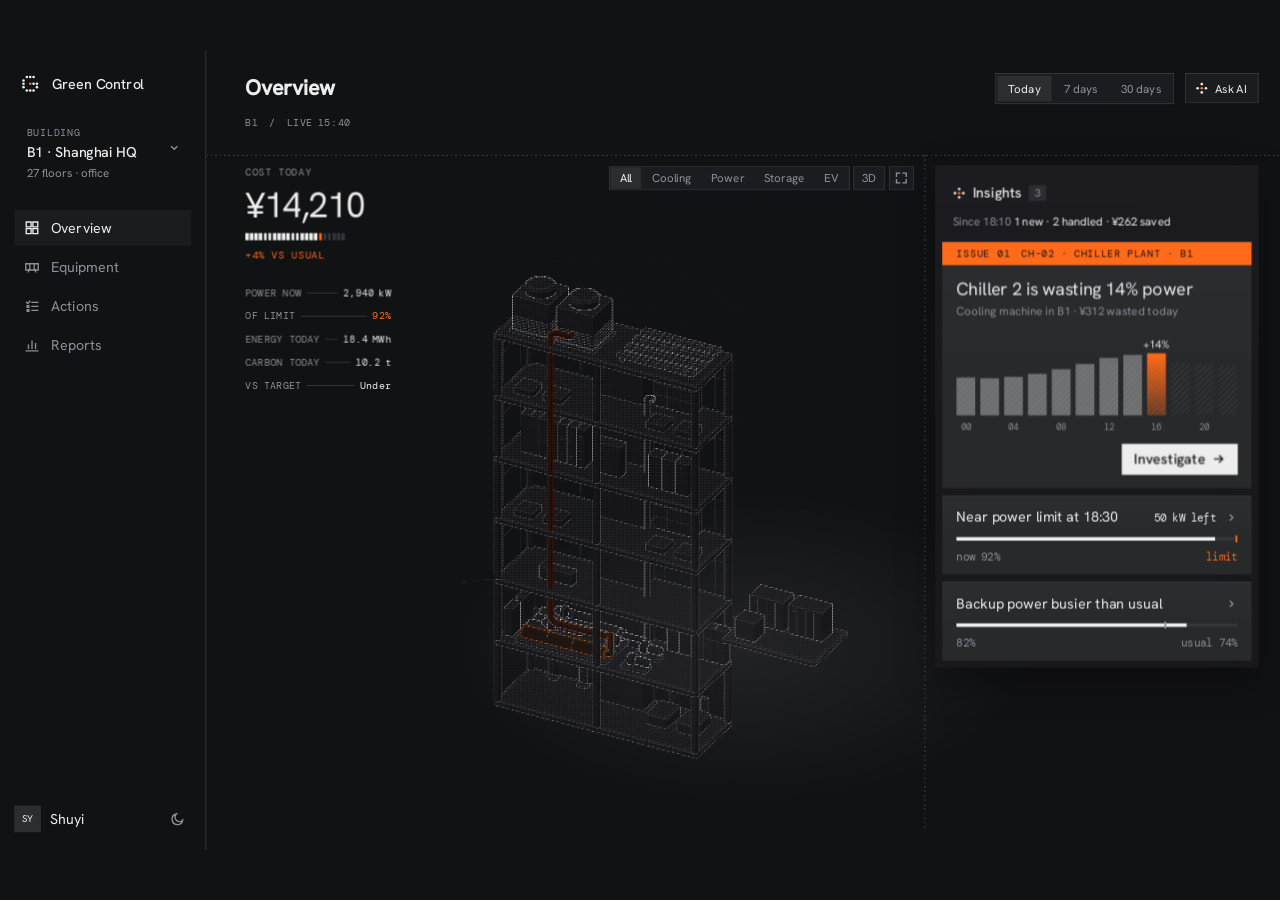
==== commit 79281ae3: "1.14: 12-column grid on the overview; press G to show it Co-Authored-By: Claude Opus 5.5 <noreply@an" ====
--- a/index.html
+++ b/index.html
@@ -62,6 +62,9 @@
   <!-- ===== the page's real axes, drawn as dashed guides, each zone numbered ===== -->
   <div id="grid" aria-hidden="true"><i class="gh t"></i><i class="gh b"></i><i class="gv v1"></i><i class="gv v2"></i><i class="gv v3"></i>
     <span class="zl z1">01&nbsp;&nbsp;Readings</span><span class="zl z2" id="zl2">02&nbsp;&nbsp;B1 · Live</span><span class="zl z3">03&nbsp;&nbsp;Insights</span><span class="fig" id="fig">Fig. 01 — B1 cutaway, iso 62°</span></div>
+
+  <!-- ===== 12-column grid, shown with G ===== -->
+  <div id="cols" aria-hidden="true"><i></i><i></i><i></i><i></i><i></i><i></i><i></i><i></i><i></i><i></i><i></i><i></i></div>
 
   <!-- ===== the stage: one 3D canvas that moves between S1 and S2 ===== -->
   <section id="stage" class="anim" aria-label="Building B1, live 3D view. Drag to rotate, scroll to zoom.">
--- a/css/app.css
+++ b/css/app.css
@@ -821,3 +821,16 @@
 
 /* icons: one stroke at any size */
 .nav-item svg *, #theme svg *, #rail svg *, .icon-btn svg *, .x svg *, .send svg *, .chev *, .chk *, .pl-dot svg * { vector-effect: non-scaling-stroke; }
+
+/* ---------- 12-column grid (overview) ----------
+   Content runs from the title's left edge (276) to the toolbar's right edge (1416): 1140px.
+   12 columns of 73px with 24px gutters; 24px is also the page margin, so one number spaces everything.
+   Readings take columns 1–2, the building 3–8, insights 9–12. Press G to show the columns. */
+.stage-tools { right: 372px; }                 /* ends at column 8 (1028) */
+#app:not(.s2) #ai { left: 1052px; width: 364px; } /* columns 9–12 */
+#grid .v3 { left: 1040px; }                    /* centre of the gutter between zones 2 and 3 */
+#cols { position: absolute; left: 276px; top: 0; width: 1140px; height: 900px; display: grid; grid-template-columns: repeat(12, 73px); column-gap: 24px; pointer-events: none; z-index: 40; opacity: 0; transition: opacity 240ms var(--ease); }
+#cols i { background: color-mix(in srgb, var(--accent) 12%, transparent); box-shadow: inset 1px 0 0 color-mix(in srgb, var(--accent) 45%, transparent), inset -1px 0 0 color-mix(in srgb, var(--accent) 45%, transparent); }
+#cols i:nth-child(-n+2), #cols i:nth-child(n+9) { background: color-mix(in srgb, var(--accent) 20%, transparent); }
+#app.show-cols #cols { opacity: 1; }
+#app.s2 #cols { display: none; }
